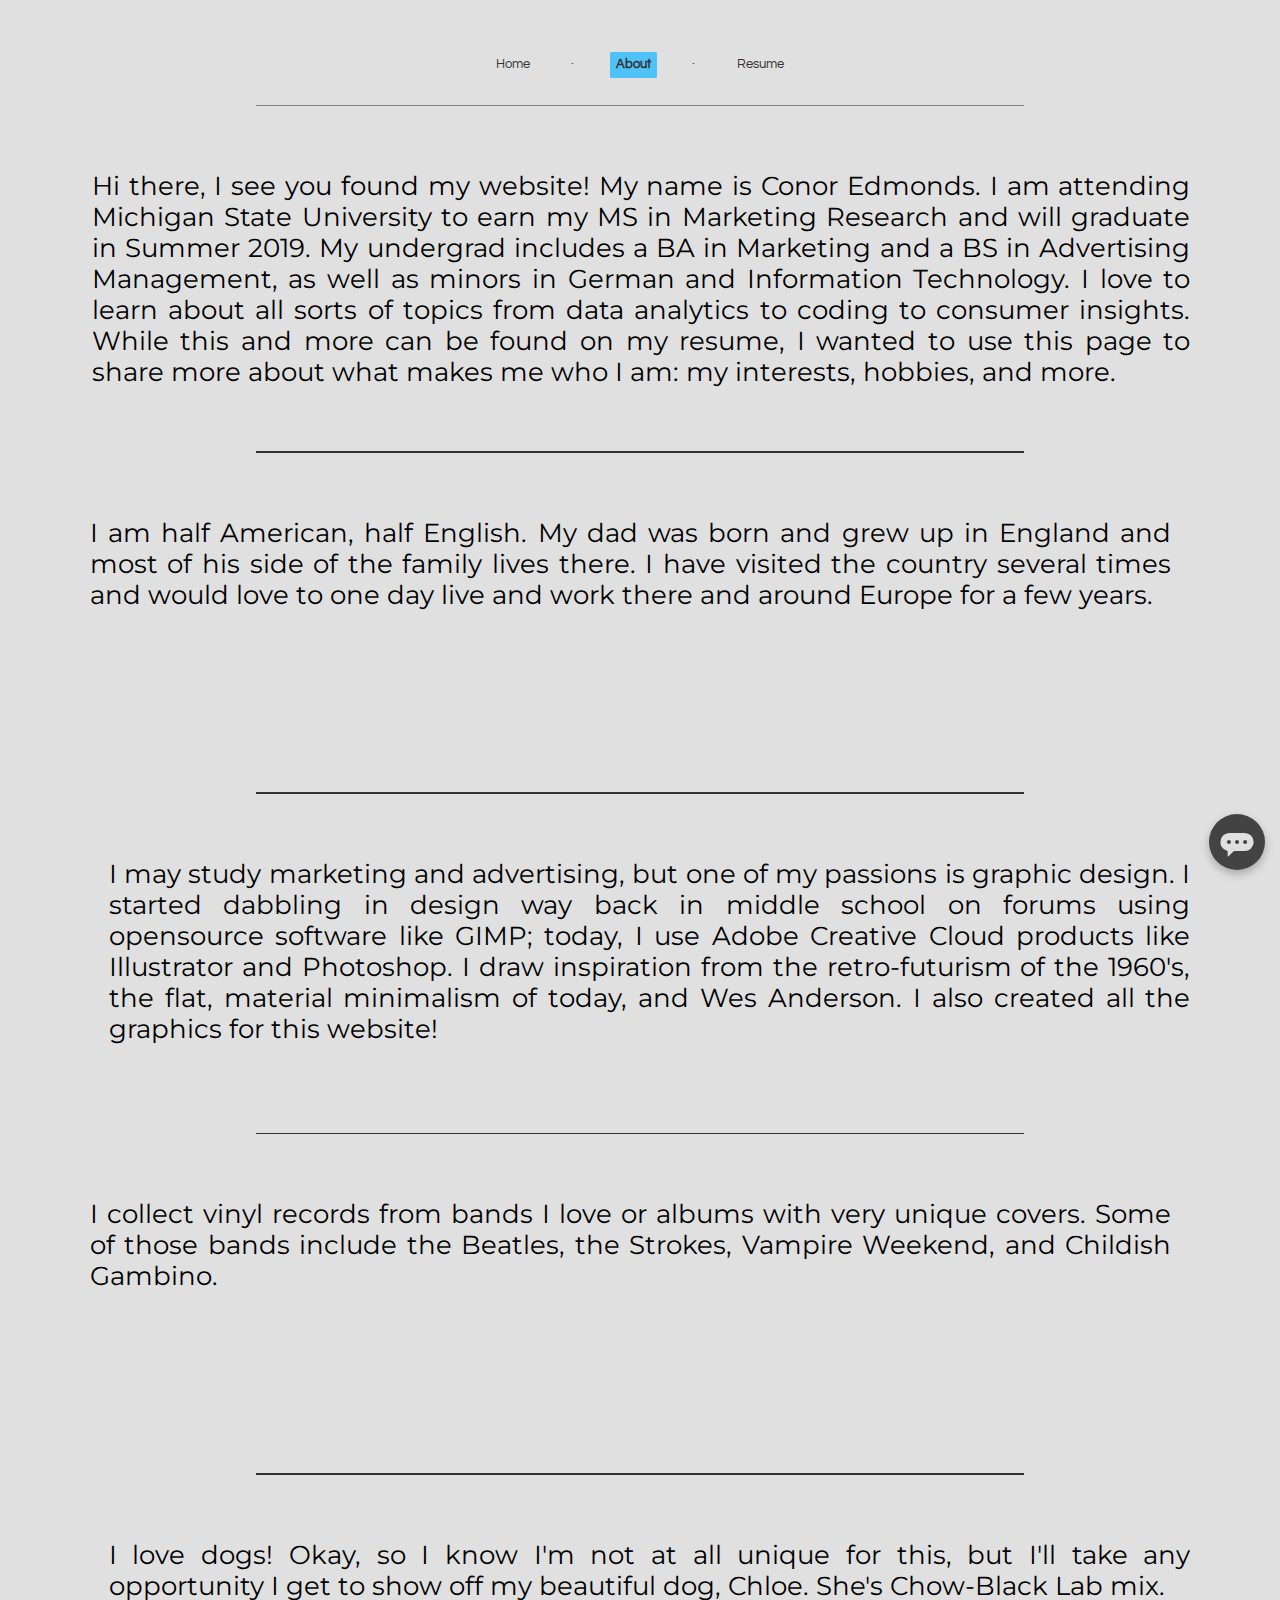
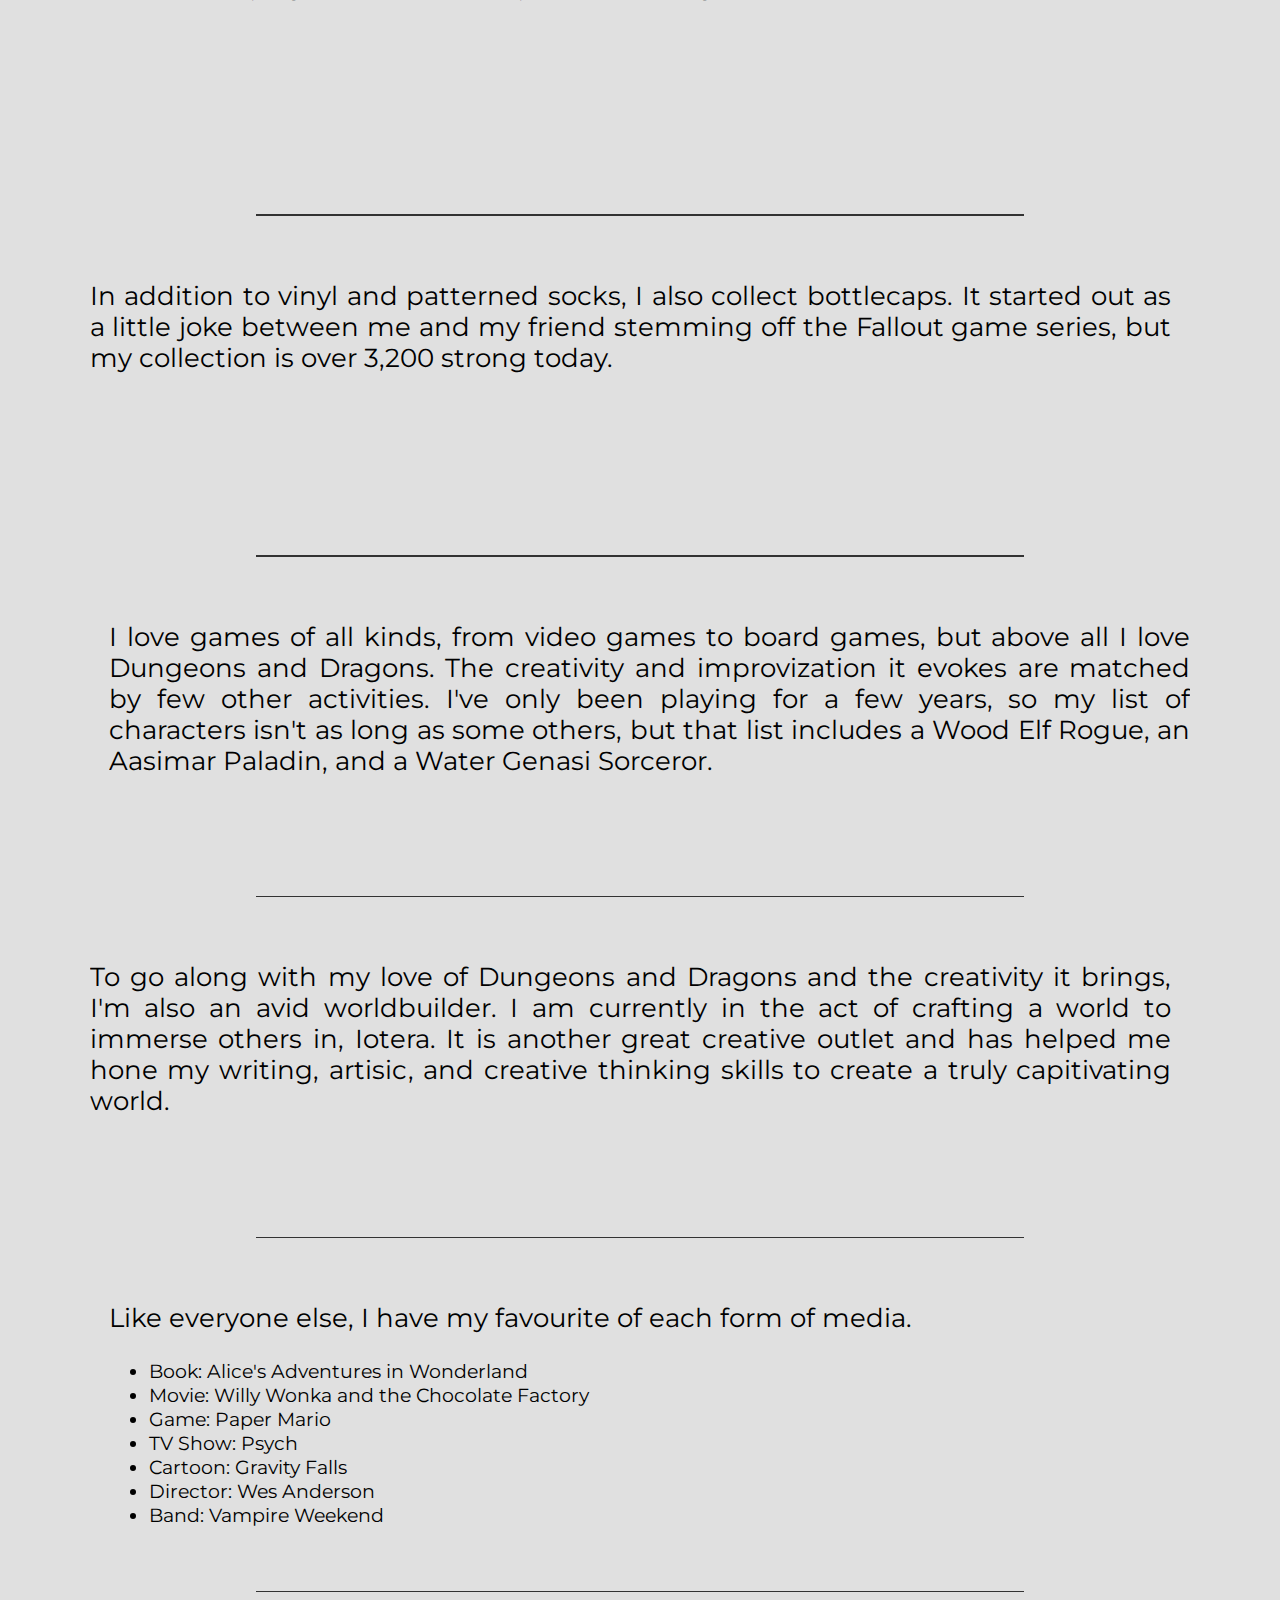
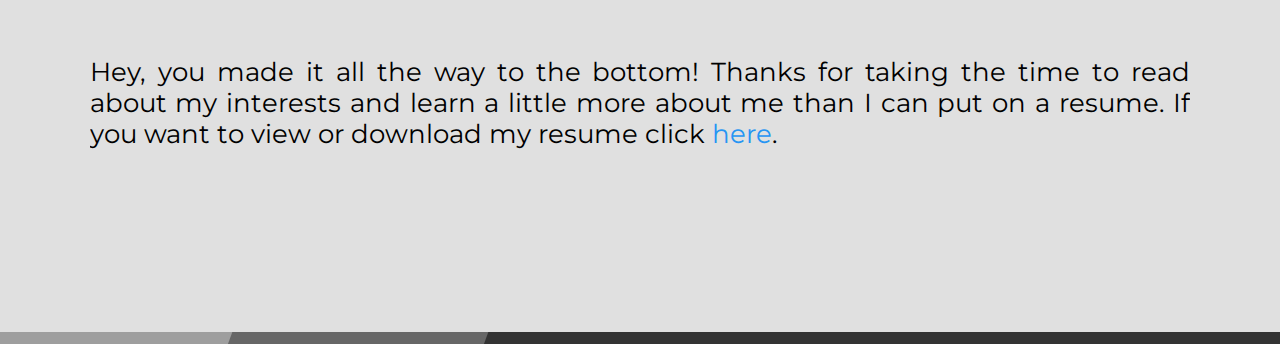
==== about.html @ 7a190988 "new tab attributes, minimize css" ====
<!DOCTYPE html>
<html lang="en">
	<head>
		<meta charset="utf-8">
		<meta http-equiv="X-UA-Compatible" content="IE=edge">
		<meta name="viewport" content="width=device-width, initial-scale=1">
		<title>Conor Edmonds</title>
		<link rel="shortcut icon" type="png" href="http://bit.ly/2oJMwLr" />
		<link href="https://fonts.googleapis.com/css?family=Questrial|Yantramanav|Arvo|Montserrat|Noto+Serif|Roboto+Slab|Sanchez" rel="stylesheet">
		<link href="ConorBootstrap.css" rel="stylesheet">

	</head>
	<body class="scroll">
		
		<div class="header"><img src="http://bit.ly/2CekAsN" alt=""></div>
		<div class="header" align="center">
			<a href="index">Home </a>
			<a1>·</a1>
			<a class="active" href="about">About</a>
			<a1>·</a1>
			<a href="resume">Resume</a>
		</div>
		<div class="head-line"></div>
	
		<div class="containerF">
		  <div class="floaty">
			<ul class="floaty-list">

				<li class="floaty-list-item" style="background-color: #3D5997">
					<span class="fli-label">Facebook</span>
					<a href="https://www.facebook.com/conorwithonen" title="Facebook" target="_blank"><svg viewBox="0 0 512 512"><path d="M211.9 197.4h-36.7v59.9h36.7V433.1h70.5V256.5h49.2l5.2-59.1h-54.4c0 0 0-22.1 0-33.7 0-13.9 2.8-19.5 16.3-19.5 10.9 0 38.2 0 38.2 0V82.9c0 0-40.2 0-48.8 0 -52.5 0-76.1 23.1-76.1 67.3C211.9 188.8 211.9 197.4 211.9 197.4z"/></svg></a>
			  	</li>

				<li class="floaty-list-item" style="background-color: #4078c0">
					<span class="fli-label">GitHub</span>
					<a href="https://www.github.com/cojoedmo" title="GitHub" target="_blank"><svg viewBox="0 0 512 512"><path d="M256 70.7c-102.6 0-185.9 83.2-185.9 185.9 0 82.1 53.3 151.8 127.1 176.4 9.3 1.7 12.3-4 12.3-8.9V389.4c-51.7 11.3-62.5-21.9-62.5-21.9 -8.4-21.5-20.6-27.2-20.6-27.2 -16.9-11.5 1.3-11.3 1.3-11.3 18.7 1.3 28.5 19.2 28.5 19.2 16.6 28.4 43.5 20.2 54.1 15.4 1.7-12 6.5-20.2 11.8-24.9 -41.3-4.7-84.7-20.6-84.7-91.9 0-20.3 7.3-36.9 19.2-49.9 -1.9-4.7-8.3-23.6 1.8-49.2 0 0 15.6-5 51.1 19.1 14.8-4.1 30.7-6.2 46.5-6.3 15.8 0.1 31.7 2.1 46.6 6.3 35.5-24 51.1-19.1 51.1-19.1 10.1 25.6 3.8 44.5 1.8 49.2 11.9 13 19.1 29.6 19.1 49.9 0 71.4-43.5 87.1-84.9 91.7 6.7 5.8 12.8 17.1 12.8 34.4 0 24.9 0 44.9 0 51 0 4.9 3 10.7 12.4 8.9 73.8-24.6 127-94.3 127-176.4C441.9 153.9 358.6 70.7 256 70.7z"/></svg></a>
			  	</li>

				<li class="floaty-list-item" style="background-color: #0076B4">
					<span class="fli-label">LinkedIn</span>
					<a href="https://www.linkedin.com/in/conoredmonds" title="LinkedIn" target="_blank"><svg viewBox="0 0 512 512"><path d="M186.4 142.4c0 19-15.3 34.5-34.2 34.5 -18.9 0-34.2-15.4-34.2-34.5 0-19 15.3-34.5 34.2-34.5C171.1 107.9 186.4 123.4 186.4 142.4zM181.4 201.3h-57.8V388.1h57.8V201.3zM273.8 201.3h-55.4V388.1h55.4c0 0 0-69.3 0-98 0-26.3 12.1-41.9 35.2-41.9 21.3 0 31.5 15 31.5 41.9 0 26.9 0 98 0 98h57.5c0 0 0-68.2 0-118.3 0-50-28.3-74.2-68-74.2 -39.6 0-56.3 30.9-56.3 30.9v-25.2H273.8z"/></svg></a>
			  	</li>

				<li class="floaty-list-item" style="background-color: #FF5D5D">
					<span class="fli-label">Gmail</span>
					<a href="mailto:talk@conoredmonds.com" title="Email" target="_blank"><svg viewBox="0 0 512 512"><path d="M101.3 141.6v228.9h0.3 308.4 0.8V141.6H101.3zM375.7 167.8l-119.7 91.5 -119.6-91.5H375.7zM127.6 194.1l64.1 49.1 -64.1 64.1V194.1zM127.8 344.2l84.9-84.9 43.2 33.1 43-32.9 84.7 84.7L127.8 344.2 127.8 344.2zM384.4 307.8l-64.4-64.4 64.4-49.3V307.8z"/></svg></a>
			  	</li>
			
			
			</ul>
			<div class="floaty-btn">
		  		<span class="floaty-btn-label">Contact</span>
				<a title="Hello!"><svg viewBox="0 0 300 300"><path d="M190.89,101.34H109.45A48.7,48.7,0,0,0,60.89,149.9h0a48.73,48.73,0,0,0,33.93,46.29,7.65,7.65,0,0,1,5.29,7.31v20.84a2.91,2.91,0,0,0,5,2l25.62-25.62a7.7,7.7,0,0,1,5.44-2.25h54.72a48.71,48.71,0,0,0,48.56-48.57h0A48.7,48.7,0,0,0,190.89,101.34Zm-40.72,37.73a10.84,10.84,0,1,1-10.83,10.85v0a10.83,10.83,0,0,1,10.83-10.83ZM96,150.53a10.84,10.84,0,1,1,10.89,10.81A10.84,10.84,0,0,1,96,150.53Zm97.5,10.21a10.84,10.84,0,1,1,10.84-10.84h0a10.83,10.83,0,0,1-10.82,10.84Z" /></svg></a>
			</div>
		</div>

	</div>
	<div>
	<div class="wrap">
    
		<img class="wrapleft" src="http://bit.ly/2NfQJVl" alt="" id="left17">
    	<p>Hi there, I see you found my website! My name is Conor Edmonds. I am attending Michigan State University to earn my MS in Marketing Research and will graduate in Summer 2019. My undergrad includes a BA in Marketing and a BS in Advertising Management, as well as minors in German and Information Technology. I love to learn about all sorts of topics from data analytics to coding to consumer insights. While this and more can be found on my resume, I wanted to use this page to share more about what makes me who I am: my interests, hobbies, and more. </p>
		
	</div>
		<div class="divider"></div>
	<div class="wrap">
    
		<img class="wrapright" src="https://bit.ly/2Kh9y5X" alt="">
    	<p>I am half American, half English. My dad was born and grew up in England and most of his side of the family lives there. I have visited the country several times and would love to one day live and work there and around Europe for a few years.</p>
		
	</div>
		<div class="divider"></div>
	<div class="wrap">
    
		<img class="wrapleft" src="https://bit.ly/2r81o7h" alt="">
    	<p>I may study marketing and advertising, but one of my passions is graphic design. I started dabbling in design way back in middle school on forums using opensource software like GIMP; today, I use Adobe Creative Cloud products like Illustrator and Photoshop. I draw inspiration from the retro-futurism of the 1960's, the flat, material minimalism of today, and Wes Anderson. I also created all the graphics for this website!</p>
		
	</div>
		<div class="divider"></div>
	<div class="wrap">
    
		<img class="wrapright" src="https://bit.ly/2KcLbGN" alt="">
    	<p>I collect vinyl records from bands I love or albums with very unique covers. Some of those bands include the Beatles, the Strokes, Vampire Weekend, and Childish Gambino.</p>
		
	</div>
		<div class="divider"></div>
	<div class="wrap">
    
		<img class="wrapleft" src="https://bit.ly/2r7y6FI" alt="">
    	<p>I love dogs! Okay, so I know I'm not at all unique for this, but I'll take any opportunity I get to show off my beautiful dog, Chloe. She's Chow-Black Lab mix.</p>
		
	</div>
		<div class="divider"></div>
	<div class="wrap">
    
		<img class="wrapright" src="https://bit.ly/2vVgvqt" alt="">
    	<p>In addition to vinyl and patterned socks, I also collect bottlecaps. It started out as a little joke between me and my friend stemming off the Fallout game series, but my collection is over 3,200 strong today.</p>
		
	</div>
		<div class="divider"></div>
	<div class="wrap">
    
		<img class="wrapleft" src="https://bit.ly/2HuZoAV" alt="">
    	<p>I love games of all kinds, from video games to board games, but above all I love Dungeons and Dragons. The creativity and improvization it evokes are matched by few other activities. I've only been playing for a few years, so my list of characters isn't as long as some others, but that list includes a Wood Elf Rogue, an Aasimar Paladin, and a Water Genasi Sorceror.</p>
		
	</div>
		<div class="divider"></div>
	<div class="wrap">
    
		<img class="wrapright" src="https://bit.ly/2vQKu2P" alt="">
    	<p>To go along with my love of Dungeons and Dragons and the creativity it brings, I'm also an avid worldbuilder. I am currently in the act of crafting a world to immerse others in, Iotera. It is another great creative outlet and has helped me hone my writing, artisic, and creative thinking skills to create a truly capitivating world.</p>
		
	</div>
		<div class="divider"></div>
	<div class="wrap">
    
		<img class="wrapleft" src="https://bit.ly/2r0Jfbw" alt="">
    	<p> Like everyone else, I have my favourite of each form of media.</p>
		<ul class="a">
			<li>Book: Alice's Adventures in Wonderland</li>
			<li>Movie: Willy Wonka and the Chocolate Factory</li>
			<li>Game: Paper Mario</li>
			<li>TV Show: Psych</li>
			<li>Cartoon: Gravity Falls</li>
			<li>Director: Wes Anderson</li>
			<li>Band: Vampire Weekend</li>
		</ul>
	</div>
	<div class="divider"></div>
	<div class="wrap">
   
    	<p>Hey, you made it all the way to the bottom! Thanks for taking the time to read about my interests and learn a little more about me than I can put on a resume. If you want to view or download my resume click <a href="resume">here</a>.</p>
		
	</div>
		</div>
	<div class="foot"></div>
	<div class="foot-para"></div>
	<div class="foot-para-small"></div>
		
	</body>
</html>
---- ConorBootstrap.css ----
/*!
 * Bootstrap v4.0.0 (https://getbootstrap.com)
 * Copyright 2011-2018 The Bootstrap Authors
 * Copyright 2011-2018 Twitter, Inc.
 * Licensed under MIT (https://github.com/twbs/bootstrap/blob/master/LICENSE)
 */body{margin:0;background-color:#e0e0e0;overflow:hidden}.header img{width:10vw;display:block;margin-left:auto;margin-right:auto}.scroll{position:relative;overflow-y:scroll}.header{margin:0;padding:1.5vw;font-size:1vw}.header a{font-family:'Questrial',sans-serif;padding:.5vw;margin:0vw 1vw;cursor:pointer;color:#333;text-decoration:none;background-color:transparent}.header a:hover{color:#333;background-color:#4fc3f7;font-weight:bold;border-radius:4%}.header a1{font-family:'Questrial',sans-serif;padding:.5vw;margin:0vw 1vw;cursor:default;color:#333;text-decoration:none;background-color:transparent}.header a.active{background-color:#4fc3f7;color:#333;border-radius:4%;font-weight:bold}.header a.active:hover{color:#fff}.head-line{margin:1vw 20vw;height:.125vw;background-color:#212121;opacity:.5}.containerF{position:absolute;background-color:transparent;bottom:2vw;right:0vw;height:56px;width:100%;max-width:56px;font-family:'Yantramanav',sans-serif}.absolute-center{position:absolute;top:0;left:0;bottom:0;right:0;margin:auto}.floaty{position:fixed;bottom:30px;right:15px;z-index:100}.floaty-list{margin:0;padding:0 0 0 6px;list-style:none;opacity:0;transition:opacity .3s ease-out}.floaty:hover .floaty-list{opacity:1}.floaty-list-item{position:relative;width:40px;height:40px;margin:15px 0;cursor:pointer;background-color:#434343;border-radius:50%;box-shadow:0 4px 8px rgba(0,0,0,.25)}.floaty-list-item a{vertical-align:top;font-size:31px;height:inherit;-webkit-transition:-webkit-transform .5s ease-in-out;-ms-transition:-ms-transform .5s ease-in-out;transition:transform .5s ease-in-out}.floaty-list-item svg{fill:#e0e0e0}.fli-label{position:absolute;top:8px;right:120%;padding:4px 8px;font-size:14px;color:#fff;background-color:#424242;border-radius:2px;opacity:0;white-space:nowrap;pointer-events:none;transition:opacity .2s ease-out}.floaty-list-item:hover .fli-label{opacity:1}.floaty-btn{position:relative;width:56px;height:56px;float:right;cursor:pointer;background-color:#434343;border-radius:50%;box-shadow:0 4px 8px rgba(0,0,0,.25)}.floaty-btn svg{fill:#e0e0e0;-webkit-transition:-webkit-transform .5s ease-in-out;transition:transform .5s ease-in-out}.floaty-btn svg:hover,.floaty-btn:hover{-webkit-transform:rotate(360deg);transform:rotate(360deg)}.floaty-btn:hover .floaty-btn-label{opacity:1;transition:opacity .2s ease-out}.floaty-btn-label{position:absolute;top:14px;right:115%;padding:4px 8px;font-size:14px;color:#fff;background-color:#333;border-radius:2px;opacity:0;pointer-events:none;white-space:nowrap}.foot{width:100%;height:1vw;background-color:#333;position:absolute}.foot-para,.foot-para-small{position:absolute;-webkit-transform:skew(-20deg);-moz-transform:skew(-20deg);-o-transform:skew(-20deg);transform:skew(-20deg);height:1vw;left:-2vw}.foot-para{background:#676767;width:40%}.foot-para-small{background:#9e9e9e;width:20%}.left{float:left;margin-left:1vw;color:white;cursor:default}.bottom{bottom:0}.wrap{margin:0vw 7vw;font-family:"Montserrat";font-size:2vw;min-height:16.5vw}.wrap:first-of-type{margin-top:5vw}.wrap:last-of-type{margin-bottom:5vw}.wrap img{height:16.5vw;width:auto}.wrapleft{float:left;margin-right:1.5vw}.wrapright{float:right;margin-left:1.5vw}.wrap p,ul{text-align:justify;overflow:hidden}.wrap ul.a{font-size:1.5vw;list-style-type:disc}.wrap p a,a{color:#2695f3;text-decoration:none}#left17{margin-left:-17px}.divider{margin:5vw 20vw;height:.125vw;background-color:#333}.flip-container{perspective:1000px}.wrap:hover .flipper,.wrap.hover .flipper{transform:rotateY(180deg)}.flip-container,.front,.back{width:16.5vw;height:16.5vw}.flipper{transition:1s;transform-style:preserve-3d;position:relative}.front,.back{backface-visibility:hidden;position:absolute;top:0;left:0}.front{z-index:2;transform:rotateY(0deg)}.back{transform:rotateY(180deg)}.old{opacity:1}.new{opacity:0}.old,.new{transition:opacity .9s linear;position:absolute;left:26.5vw;right:7vw}.wrap:hover .old{opacity:0}.wrap:hover .new{opacity:1}.skillbox{background:#c6c6c6;column-count:3;column-rule-style:solid;column-rule-width:1px;padding:1.5vw;font-size:1.5vw;text-align:center}.skillbox img{height:7vw}.skillbox h5{margin-top:1vw}.skillbox div{break-inside:avoid-column}.skillbox li:not(:last-child){padding-bottom:1vw;text-align:left}.skillbox div:nth-child(2){margin-top:-1.5vw}.dwnld-btn{padding:.5vw;background:#43a047;font-family:"Montserrat",sans-serif;color:white;bottom:30px;left:15px;position:fixed;z-index:10}.dwnld-btn:hover{cursor:pointer;font-weight:bold}.port{margin:3.3vw 10vw 0 10vw}.portrow{margin-bottom:3vw;display:flex;justify-content:space-between}.portrow img{display:block;top:0;left:0;bottom:0;right:0;margin:auto;height:100%;width:20vw;border-radius:25px}.body-box{width:80vw;margin-top:2.5vw;margin-right:auto;margin-left:auto;overflow:hidden;height:100%;border-radius:25px}.body-box-text{width:50vw;height:100%;position:absolute;font-family:'Heebo',sans-serif;letter-spacing:2px;font-size:1.25vw;background-color:#22232a;padding:1.5vw 3vw;border-radius:25px;text-align:center}.body-box-text h1,h6{color:#fff;padding:2.5vw 2.5vw 0}.body-box-text h6{font-family:"Montserrat",sans-serif}.body-box-text a1{color:#fff;border-bottom:2px solid #5ce6c7;padding-bottom:1px}.body-box-text a1:hover{border-bottom:0;color:#5ce6c7;cursor:pointer}.body-box img{float:right;height:100%;width:30vw;margin-top:-5%;margin-right:-2vh}.clicktochat{color:#fff;font-weight:Light;padding:1vw 3.75vw;background-color:#5ce6c7;border-radius:50px;transition:background-color .2s ease}.clicktochat:hover{background-color:#1cb794}.socials{height:24px;margin-left:auto;margin-right:auto;margin-top:3vw}.socials svg{fill:#fff;height:100%}.socials svg:hover{fill:#5ce6c7}.socials a{margin-left:auto;margin-right:auto;padding-left:1vw;padding-right:1vw}
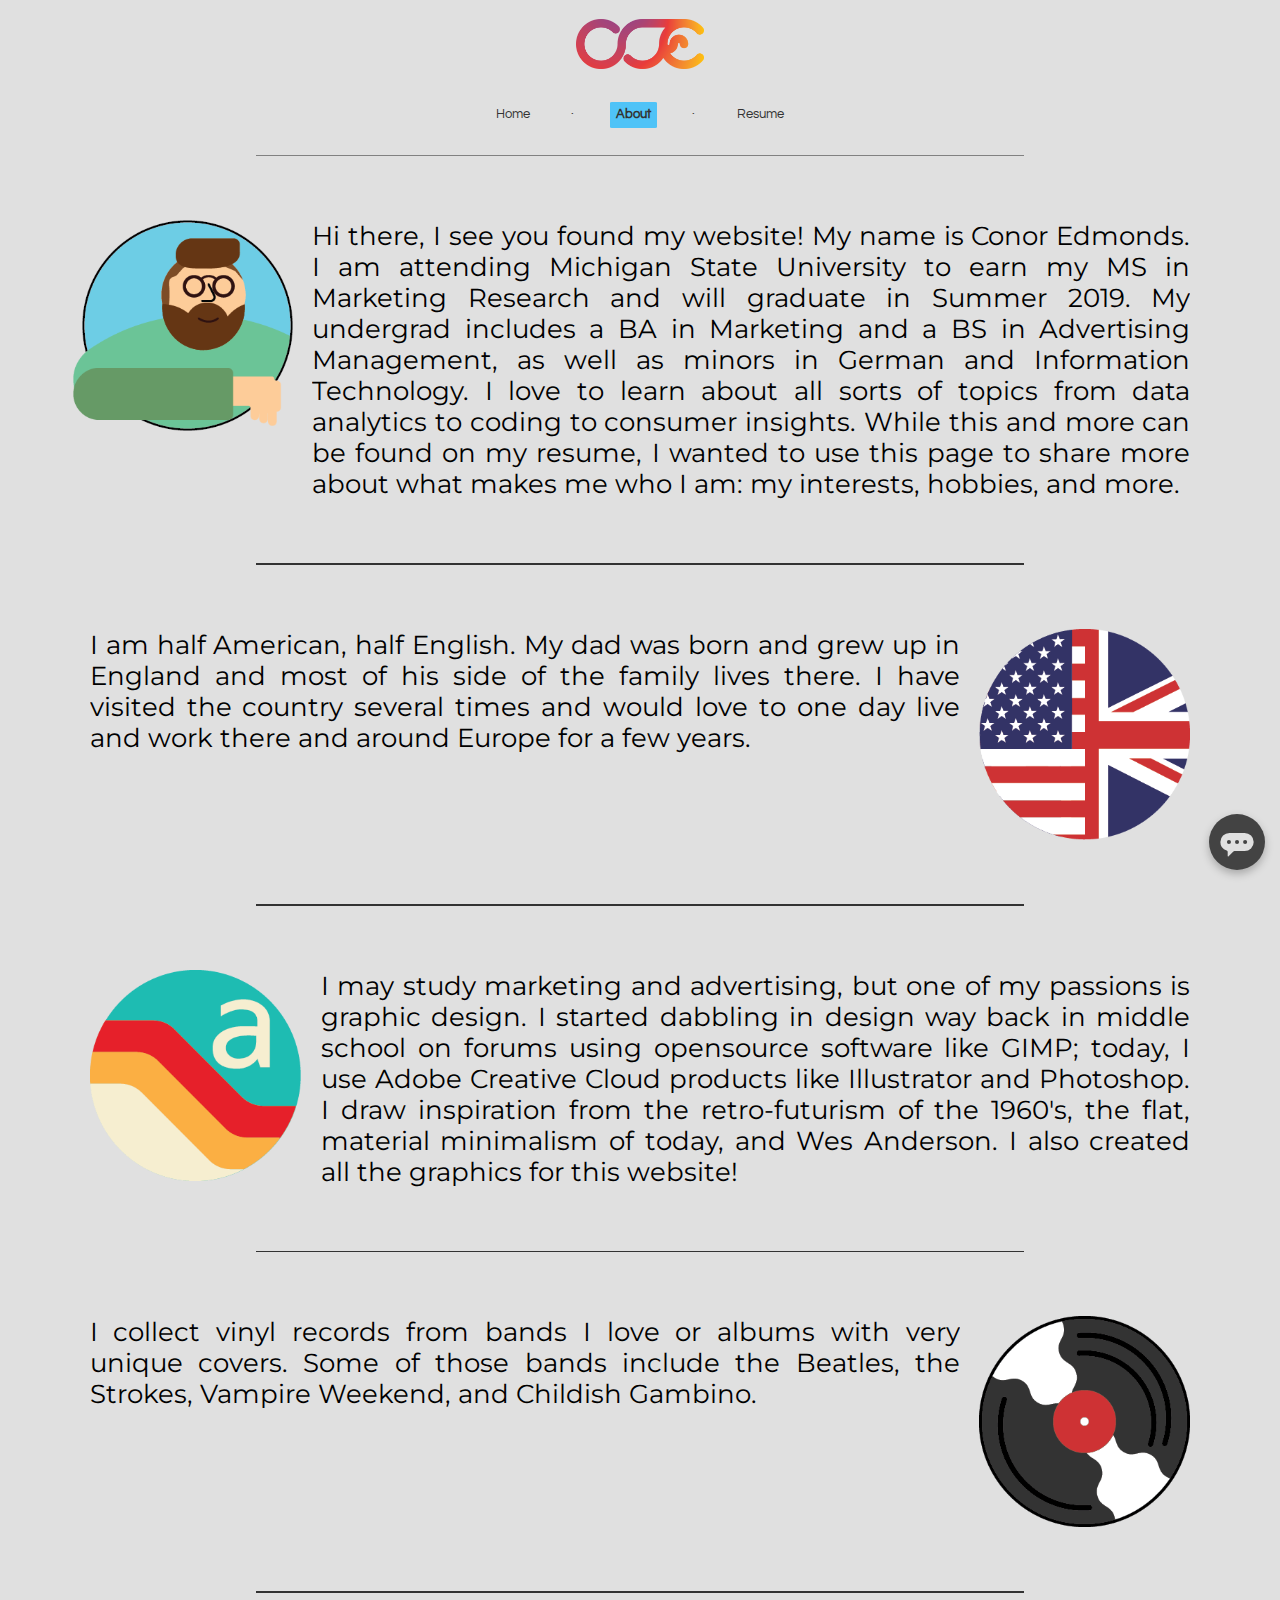
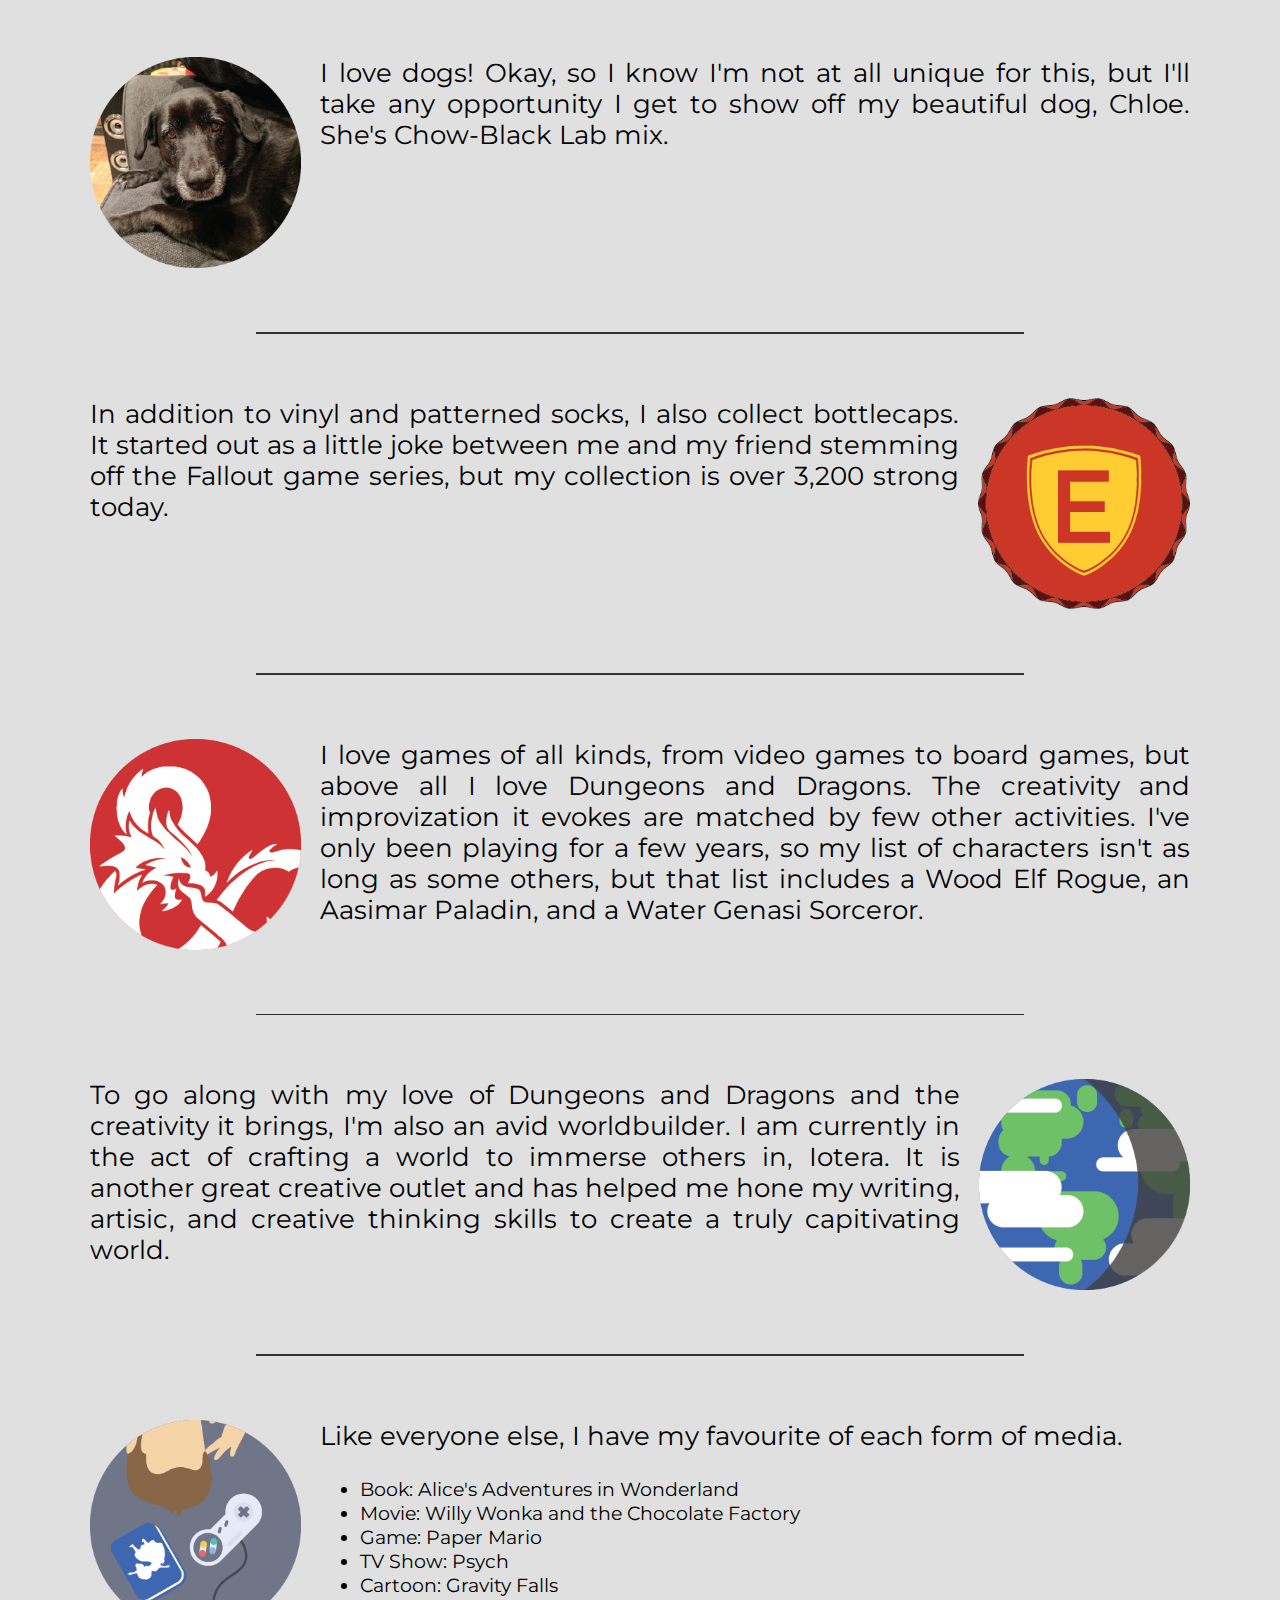
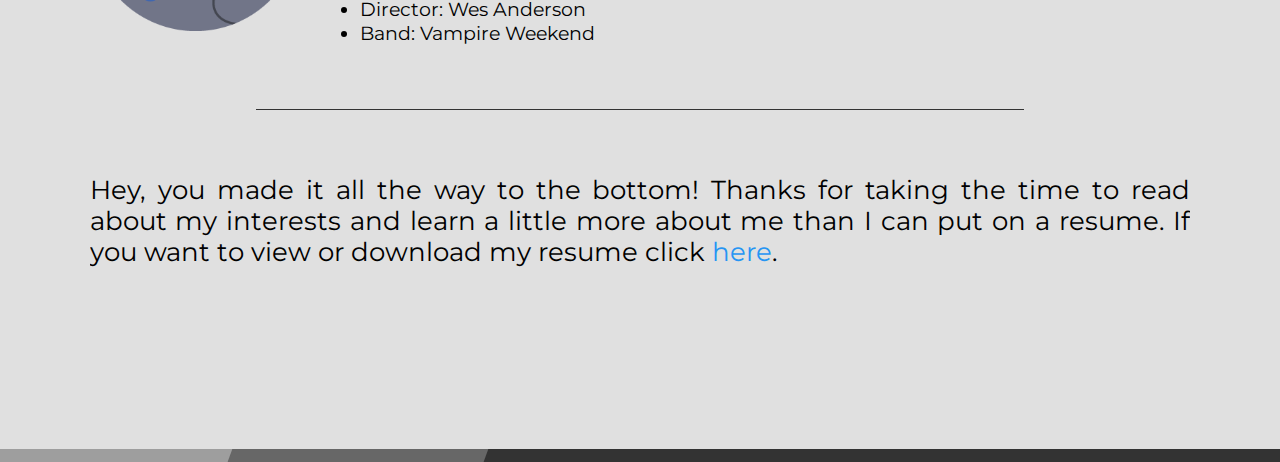
==== commit d524caf3: "root images" ====
--- a/about.html
+++ b/about.html
@@ -1,18 +1,28 @@
 <!DOCTYPE html>
 <html lang="en">
 	<head>
+		<!-- Global site tag (gtag.js) - Google Analytics -->
+		<script async src="https://www.googletagmanager.com/gtag/js?id=UA-64633901-2"></script>
+		<script>
+		window.dataLayer = window.dataLayer || [];
+		function gtag(){dataLayer.push(arguments);}
+		gtag('js', new Date());
+
+		gtag('config', 'UA-64633901-2');
+		</script>
+
 		<meta charset="utf-8">
 		<meta http-equiv="X-UA-Compatible" content="IE=edge">
 		<meta name="viewport" content="width=device-width, initial-scale=1">
 		<title>Conor Edmonds</title>
-		<link rel="shortcut icon" type="png" href="http://bit.ly/2oJMwLr" />
+		<link rel="shortcut icon" type="png" href="./images/CJE.png" />
 		<link href="https://fonts.googleapis.com/css?family=Questrial|Yantramanav|Arvo|Montserrat|Noto+Serif|Roboto+Slab|Sanchez" rel="stylesheet">
 		<link href="ConorBootstrap.css" rel="stylesheet">
 
 	</head>
 	<body class="scroll">
 		
-		<div class="header"><img src="http://bit.ly/2CekAsN" alt=""></div>
+		<div class="header"><img src="./images/Monogram3.png" alt=""></div>
 		<div class="header" align="center">
 			<a href="index">Home </a>
 			<a1>·</a1>
@@ -27,22 +37,18 @@
 			<ul class="floaty-list">
 
 				<li class="floaty-list-item" style="background-color: #3D5997">
-					<span class="fli-label">Facebook</span>
 					<a href="https://www.facebook.com/conorwithonen" title="Facebook" target="_blank"><svg viewBox="0 0 512 512"><path d="M211.9 197.4h-36.7v59.9h36.7V433.1h70.5V256.5h49.2l5.2-59.1h-54.4c0 0 0-22.1 0-33.7 0-13.9 2.8-19.5 16.3-19.5 10.9 0 38.2 0 38.2 0V82.9c0 0-40.2 0-48.8 0 -52.5 0-76.1 23.1-76.1 67.3C211.9 188.8 211.9 197.4 211.9 197.4z"/></svg></a>
 			  	</li>
 
 				<li class="floaty-list-item" style="background-color: #4078c0">
-					<span class="fli-label">GitHub</span>
 					<a href="https://www.github.com/cojoedmo" title="GitHub" target="_blank"><svg viewBox="0 0 512 512"><path d="M256 70.7c-102.6 0-185.9 83.2-185.9 185.9 0 82.1 53.3 151.8 127.1 176.4 9.3 1.7 12.3-4 12.3-8.9V389.4c-51.7 11.3-62.5-21.9-62.5-21.9 -8.4-21.5-20.6-27.2-20.6-27.2 -16.9-11.5 1.3-11.3 1.3-11.3 18.7 1.3 28.5 19.2 28.5 19.2 16.6 28.4 43.5 20.2 54.1 15.4 1.7-12 6.5-20.2 11.8-24.9 -41.3-4.7-84.7-20.6-84.7-91.9 0-20.3 7.3-36.9 19.2-49.9 -1.9-4.7-8.3-23.6 1.8-49.2 0 0 15.6-5 51.1 19.1 14.8-4.1 30.7-6.2 46.5-6.3 15.8 0.1 31.7 2.1 46.6 6.3 35.5-24 51.1-19.1 51.1-19.1 10.1 25.6 3.8 44.5 1.8 49.2 11.9 13 19.1 29.6 19.1 49.9 0 71.4-43.5 87.1-84.9 91.7 6.7 5.8 12.8 17.1 12.8 34.4 0 24.9 0 44.9 0 51 0 4.9 3 10.7 12.4 8.9 73.8-24.6 127-94.3 127-176.4C441.9 153.9 358.6 70.7 256 70.7z"/></svg></a>
 			  	</li>
 
 				<li class="floaty-list-item" style="background-color: #0076B4">
-					<span class="fli-label">LinkedIn</span>
 					<a href="https://www.linkedin.com/in/conoredmonds" title="LinkedIn" target="_blank"><svg viewBox="0 0 512 512"><path d="M186.4 142.4c0 19-15.3 34.5-34.2 34.5 -18.9 0-34.2-15.4-34.2-34.5 0-19 15.3-34.5 34.2-34.5C171.1 107.9 186.4 123.4 186.4 142.4zM181.4 201.3h-57.8V388.1h57.8V201.3zM273.8 201.3h-55.4V388.1h55.4c0 0 0-69.3 0-98 0-26.3 12.1-41.9 35.2-41.9 21.3 0 31.5 15 31.5 41.9 0 26.9 0 98 0 98h57.5c0 0 0-68.2 0-118.3 0-50-28.3-74.2-68-74.2 -39.6 0-56.3 30.9-56.3 30.9v-25.2H273.8z"/></svg></a>
 			  	</li>
 
 				<li class="floaty-list-item" style="background-color: #FF5D5D">
-					<span class="fli-label">Gmail</span>
 					<a href="mailto:talk@conoredmonds.com" title="Email" target="_blank"><svg viewBox="0 0 512 512"><path d="M101.3 141.6v228.9h0.3 308.4 0.8V141.6H101.3zM375.7 167.8l-119.7 91.5 -119.6-91.5H375.7zM127.6 194.1l64.1 49.1 -64.1 64.1V194.1zM127.8 344.2l84.9-84.9 43.2 33.1 43-32.9 84.7 84.7L127.8 344.2 127.8 344.2zM384.4 307.8l-64.4-64.4 64.4-49.3V307.8z"/></svg></a>
 			  	</li>
 			
@@ -58,63 +64,63 @@
 	<div>
 	<div class="wrap">
     
-		<img class="wrapleft" src="http://bit.ly/2NfQJVl" alt="" id="left17">
+		<img class="wrapleft" src="./images/MeMinimal.png" alt="" id="left17">
     	<p>Hi there, I see you found my website! My name is Conor Edmonds. I am attending Michigan State University to earn my MS in Marketing Research and will graduate in Summer 2019. My undergrad includes a BA in Marketing and a BS in Advertising Management, as well as minors in German and Information Technology. I love to learn about all sorts of topics from data analytics to coding to consumer insights. While this and more can be found on my resume, I wanted to use this page to share more about what makes me who I am: my interests, hobbies, and more. </p>
 		
 	</div>
 		<div class="divider"></div>
 	<div class="wrap">
     
-		<img class="wrapright" src="https://bit.ly/2Kh9y5X" alt="">
+		<img class="wrapright" src="./images/HalfEnglish.png" alt="">
     	<p>I am half American, half English. My dad was born and grew up in England and most of his side of the family lives there. I have visited the country several times and would love to one day live and work there and around Europe for a few years.</p>
 		
 	</div>
 		<div class="divider"></div>
 	<div class="wrap">
     
-		<img class="wrapleft" src="https://bit.ly/2r81o7h" alt="">
+		<img class="wrapleft" src="./images/GrDes.png" alt="">
     	<p>I may study marketing and advertising, but one of my passions is graphic design. I started dabbling in design way back in middle school on forums using opensource software like GIMP; today, I use Adobe Creative Cloud products like Illustrator and Photoshop. I draw inspiration from the retro-futurism of the 1960's, the flat, material minimalism of today, and Wes Anderson. I also created all the graphics for this website!</p>
 		
 	</div>
 		<div class="divider"></div>
 	<div class="wrap">
     
-		<img class="wrapright" src="https://bit.ly/2KcLbGN" alt="">
+		<img class="wrapright" src="./images/vinyl.png" alt="">
     	<p>I collect vinyl records from bands I love or albums with very unique covers. Some of those bands include the Beatles, the Strokes, Vampire Weekend, and Childish Gambino.</p>
 		
 	</div>
 		<div class="divider"></div>
 	<div class="wrap">
     
-		<img class="wrapleft" src="https://bit.ly/2r7y6FI" alt="">
+		<img class="wrapleft" src="./images/Dogs.png" alt="">
     	<p>I love dogs! Okay, so I know I'm not at all unique for this, but I'll take any opportunity I get to show off my beautiful dog, Chloe. She's Chow-Black Lab mix.</p>
 		
 	</div>
 		<div class="divider"></div>
 	<div class="wrap">
     
-		<img class="wrapright" src="https://bit.ly/2vVgvqt" alt="">
+		<img class="wrapright" src="./images/Bottlecaps.png" alt="">
     	<p>In addition to vinyl and patterned socks, I also collect bottlecaps. It started out as a little joke between me and my friend stemming off the Fallout game series, but my collection is over 3,200 strong today.</p>
 		
 	</div>
 		<div class="divider"></div>
 	<div class="wrap">
     
-		<img class="wrapleft" src="https://bit.ly/2HuZoAV" alt="">
+		<img class="wrapleft" src="./images/DND.png" alt="">
     	<p>I love games of all kinds, from video games to board games, but above all I love Dungeons and Dragons. The creativity and improvization it evokes are matched by few other activities. I've only been playing for a few years, so my list of characters isn't as long as some others, but that list includes a Wood Elf Rogue, an Aasimar Paladin, and a Water Genasi Sorceror.</p>
 		
 	</div>
 		<div class="divider"></div>
 	<div class="wrap">
     
-		<img class="wrapright" src="https://bit.ly/2vQKu2P" alt="">
+		<img class="wrapright" src="./images/Worldbuilding.png" alt="">
     	<p>To go along with my love of Dungeons and Dragons and the creativity it brings, I'm also an avid worldbuilder. I am currently in the act of crafting a world to immerse others in, Iotera. It is another great creative outlet and has helped me hone my writing, artisic, and creative thinking skills to create a truly capitivating world.</p>
 		
 	</div>
 		<div class="divider"></div>
 	<div class="wrap">
     
-		<img class="wrapleft" src="https://bit.ly/2r0Jfbw" alt="">
+		<img class="wrapleft" src="./images/Media.png" alt="">
     	<p> Like everyone else, I have my favourite of each form of media.</p>
 		<ul class="a">
 			<li>Book: Alice's Adventures in Wonderland</li>
--- a/ConorBootstrap.css
+++ b/ConorBootstrap.css
@@ -3,4 +3,4 @@
  * Copyright 2011-2018 The Bootstrap Authors
  * Copyright 2011-2018 Twitter, Inc.
  * Licensed under MIT (https://github.com/twbs/bootstrap/blob/master/LICENSE)
- */body{margin:0;background-color:#e0e0e0;overflow:hidden}.header img{width:10vw;display:block;margin-left:auto;margin-right:auto}.scroll{position:relative;overflow-y:scroll}.header{margin:0;padding:1.5vw;font-size:1vw}.header a{font-family:'Questrial',sans-serif;padding:.5vw;margin:0vw 1vw;cursor:pointer;color:#333;text-decoration:none;background-color:transparent}.header a:hover{color:#333;background-color:#4fc3f7;font-weight:bold;border-radius:4%}.header a1{font-family:'Questrial',sans-serif;padding:.5vw;margin:0vw 1vw;cursor:default;color:#333;text-decoration:none;background-color:transparent}.header a.active{background-color:#4fc3f7;color:#333;border-radius:4%;font-weight:bold}.header a.active:hover{color:#fff}.head-line{margin:1vw 20vw;height:.125vw;background-color:#212121;opacity:.5}.containerF{position:absolute;background-color:transparent;bottom:2vw;right:0vw;height:56px;width:100%;max-width:56px;font-family:'Yantramanav',sans-serif}.absolute-center{position:absolute;top:0;left:0;bottom:0;right:0;margin:auto}.floaty{position:fixed;bottom:30px;right:15px;z-index:100}.floaty-list{margin:0;padding:0 0 0 6px;list-style:none;opacity:0;transition:opacity .3s ease-out}.floaty:hover .floaty-list{opacity:1}.floaty-list-item{position:relative;width:40px;height:40px;margin:15px 0;cursor:pointer;background-color:#434343;border-radius:50%;box-shadow:0 4px 8px rgba(0,0,0,.25)}.floaty-list-item a{vertical-align:top;font-size:31px;height:inherit;-webkit-transition:-webkit-transform .5s ease-in-out;-ms-transition:-ms-transform .5s ease-in-out;transition:transform .5s ease-in-out}.floaty-list-item svg{fill:#e0e0e0}.fli-label{position:absolute;top:8px;right:120%;padding:4px 8px;font-size:14px;color:#fff;background-color:#424242;border-radius:2px;opacity:0;white-space:nowrap;pointer-events:none;transition:opacity .2s ease-out}.floaty-list-item:hover .fli-label{opacity:1}.floaty-btn{position:relative;width:56px;height:56px;float:right;cursor:pointer;background-color:#434343;border-radius:50%;box-shadow:0 4px 8px rgba(0,0,0,.25)}.floaty-btn svg{fill:#e0e0e0;-webkit-transition:-webkit-transform .5s ease-in-out;transition:transform .5s ease-in-out}.floaty-btn svg:hover,.floaty-btn:hover{-webkit-transform:rotate(360deg);transform:rotate(360deg)}.floaty-btn:hover .floaty-btn-label{opacity:1;transition:opacity .2s ease-out}.floaty-btn-label{position:absolute;top:14px;right:115%;padding:4px 8px;font-size:14px;color:#fff;background-color:#333;border-radius:2px;opacity:0;pointer-events:none;white-space:nowrap}.foot{width:100%;height:1vw;background-color:#333;position:absolute}.foot-para,.foot-para-small{position:absolute;-webkit-transform:skew(-20deg);-moz-transform:skew(-20deg);-o-transform:skew(-20deg);transform:skew(-20deg);height:1vw;left:-2vw}.foot-para{background:#676767;width:40%}.foot-para-small{background:#9e9e9e;width:20%}.left{float:left;margin-left:1vw;color:white;cursor:default}.bottom{bottom:0}.wrap{margin:0vw 7vw;font-family:"Montserrat";font-size:2vw;min-height:16.5vw}.wrap:first-of-type{margin-top:5vw}.wrap:last-of-type{margin-bottom:5vw}.wrap img{height:16.5vw;width:auto}.wrapleft{float:left;margin-right:1.5vw}.wrapright{float:right;margin-left:1.5vw}.wrap p,ul{text-align:justify;overflow:hidden}.wrap ul.a{font-size:1.5vw;list-style-type:disc}.wrap p a,a{color:#2695f3;text-decoration:none}#left17{margin-left:-17px}.divider{margin:5vw 20vw;height:.125vw;background-color:#333}.flip-container{perspective:1000px}.wrap:hover .flipper,.wrap.hover .flipper{transform:rotateY(180deg)}.flip-container,.front,.back{width:16.5vw;height:16.5vw}.flipper{transition:1s;transform-style:preserve-3d;position:relative}.front,.back{backface-visibility:hidden;position:absolute;top:0;left:0}.front{z-index:2;transform:rotateY(0deg)}.back{transform:rotateY(180deg)}.old{opacity:1}.new{opacity:0}.old,.new{transition:opacity .9s linear;position:absolute;left:26.5vw;right:7vw}.wrap:hover .old{opacity:0}.wrap:hover .new{opacity:1}.skillbox{background:#c6c6c6;column-count:3;column-rule-style:solid;column-rule-width:1px;padding:1.5vw;font-size:1.5vw;text-align:center}.skillbox img{height:7vw}.skillbox h5{margin-top:1vw}.skillbox div{break-inside:avoid-column}.skillbox li:not(:last-child){padding-bottom:1vw;text-align:left}.skillbox div:nth-child(2){margin-top:-1.5vw}.dwnld-btn{padding:.5vw;background:#43a047;font-family:"Montserrat",sans-serif;color:white;bottom:30px;left:15px;position:fixed;z-index:10}.dwnld-btn:hover{cursor:pointer;font-weight:bold}.port{margin:3.3vw 10vw 0 10vw}.portrow{margin-bottom:3vw;display:flex;justify-content:space-between}.portrow img{display:block;top:0;left:0;bottom:0;right:0;margin:auto;height:100%;width:20vw;border-radius:25px}.body-box{width:80vw;margin-top:2.5vw;margin-right:auto;margin-left:auto;overflow:hidden;height:100%;border-radius:25px}.body-box-text{width:50vw;height:100%;position:absolute;font-family:'Heebo',sans-serif;letter-spacing:2px;font-size:1.25vw;background-color:#22232a;padding:1.5vw 3vw;border-radius:25px;text-align:center}.body-box-text h1,h6{color:#fff;padding:2.5vw 2.5vw 0}.body-box-text h6{font-family:"Montserrat",sans-serif}.body-box-text a1{color:#fff;border-bottom:2px solid #5ce6c7;padding-bottom:1px}.body-box-text a1:hover{border-bottom:0;color:#5ce6c7;cursor:pointer}.body-box img{float:right;height:100%;width:30vw;margin-top:-5%;margin-right:-2vh}.clicktochat{color:#fff;font-weight:Light;padding:1vw 3.75vw;background-color:#5ce6c7;border-radius:50px;transition:background-color .2s ease}.clicktochat:hover{background-color:#1cb794}.socials{height:24px;margin-left:auto;margin-right:auto;margin-top:3vw}.socials svg{fill:#fff;height:100%}.socials svg:hover{fill:#5ce6c7}.socials a{margin-left:auto;margin-right:auto;padding-left:1vw;padding-right:1vw}+ */body{margin:0;background-color:#e0e0e0;overflow:hidden}.header img{width:10vw;display:block;margin-left:auto;margin-right:auto}.scroll{position:relative;overflow-y:scroll}.header{margin:0;padding:1.5vw;font-size:1vw}.header a{font-family:'Questrial',sans-serif;padding:.5vw;margin:0vw 1vw;cursor:pointer;color:#333;text-decoration:none;background-color:transparent}.header a:hover{color:#333;background-color:#4fc3f7;font-weight:bold;border-radius:4%}.header a1{font-family:'Questrial',sans-serif;padding:.5vw;margin:0vw 1vw;cursor:default;color:#333;text-decoration:none;background-color:transparent}.header a.active{background-color:#4fc3f7;color:#333;border-radius:4%;font-weight:bold}.header a.active:hover{color:#fff}.head-line{margin:1vw 20vw;height:.125vw;background-color:#212121;opacity:.5}.containerF{position:absolute;background-color:transparent;bottom:2vw;right:0vw;height:56px;width:100%;max-width:56px;font-family:'Yantramanav',sans-serif}.absolute-center{position:absolute;top:0;left:0;bottom:0;right:0;margin:auto}.floaty{position:fixed;bottom:30px;right:15px;z-index:100}.floaty-list{margin:0;padding:0 0 0 6px;list-style:none;opacity:0;transition:opacity .3s ease-out}.floaty:hover .floaty-list{opacity:1}.floaty-list-item{position:relative;width:40px;height:40px;margin:15px 0;cursor:pointer;background-color:#434343;border-radius:50%;box-shadow:0 4px 8px rgba(0,0,0,.25)}.floaty-list-item a{vertical-align:top;font-size:31px;height:inherit;-webkit-transition:-webkit-transform .5s ease-in-out;-ms-transition:-ms-transform .5s ease-in-out;transition:transform .5s ease-in-out}.floaty-list-item svg{fill:#e0e0e0}.fli-label{position:absolute;top:8px;right:120%;padding:4px 8px;font-size:14px;color:#fff;background-color:#424242;border-radius:2px;opacity:0;white-space:nowrap;pointer-events:none;transition:opacity .2s ease-out}.floaty-list-item:hover .fli-label{opacity:1}.floaty-btn{position:relative;width:56px;height:56px;float:right;cursor:pointer;background-color:#434343;border-radius:50%;box-shadow:0 4px 8px rgba(0,0,0,.25)}.floaty-btn svg{fill:#e0e0e0;-webkit-transition:-webkit-transform .5s ease-in-out;transition:transform .5s ease-in-out}.floaty-btn svg:hover,.floaty-btn:hover{-webkit-transform:rotate(360deg);transform:rotate(360deg)}.floaty-btn:hover .floaty-btn-label{opacity:1;transition:opacity .2s ease-out}.floaty-btn-label{position:absolute;top:14px;right:115%;padding:4px 8px;font-size:14px;color:#fff;background-color:#333;border-radius:2px;opacity:0;pointer-events:none;white-space:nowrap}.foot{width:100%;height:1vw;background-color:#333;position:absolute}.foot-para,.foot-para-small{position:absolute;-webkit-transform:skew(-20deg);-moz-transform:skew(-20deg);-o-transform:skew(-20deg);transform:skew(-20deg);height:1vw;left:-2vw}.foot-para{background:#676767;width:40%}.foot-para-small{background:#9e9e9e;width:20%}.left{float:left;margin-left:1vw;color:white;cursor:default}.bottom{bottom:0}.wrap{margin:0vw 7vw;font-family:"Montserrat";font-size:2vw;min-height:16.5vw}.wrap:first-of-type{margin-top:5vw}.wrap:last-of-type{margin-bottom:5vw}.wrap img{height:16.5vw;width:auto}.wrapleft{float:left;margin-right:1.5vw}.wrapright{float:right;margin-left:1.5vw}.wrap p,ul{text-align:justify;overflow:hidden}.wrap ul.a{font-size:1.5vw;list-style-type:disc}.wrap p a,a{color:#2695f3;text-decoration:none}#left17{margin-left:-17px}.divider{margin:5vw 20vw;height:.125vw;background-color:#333}.flip-container{perspective:1000px}.wrap:hover .flipper,.wrap.hover .flipper{transform:rotateY(180deg)}.flip-container,.front,.back{width:16.5vw;height:16.5vw}.flipper{transition:1s;transform-style:preserve-3d;position:relative}.front,.back{backface-visibility:hidden;position:absolute;top:0;left:0}.front{z-index:2;transform:rotateY(0deg)}.back{transform:rotateY(180deg)}.old{opacity:1}.new{opacity:0}.old,.new{transition:opacity .9s linear;position:absolute;left:26.5vw;right:7vw}.wrap:hover .old{opacity:0}.wrap:hover .new{opacity:1}.skillbox{background:#c6c6c6;column-count:3;column-rule-style:solid;column-rule-width:1px;padding:1.5vw;font-size:1.5vw;text-align:center}.skillbox img{height:7vw}.skillbox h5{margin-top:1vw}.skillbox div{break-inside:avoid-column}.skillbox li:not(:last-child){padding-bottom:1vw;text-align:left}.skillbox div:nth-child(2){margin-top:-1.5vw}.dwnld-btn{padding:.5vw;background:#43a047;font-family:"Montserrat",sans-serif;color:white;bottom:30px;left:15px;position:fixed;z-index:10}.dwnld-btn:hover{cursor:pointer;font-weight:bold}.port{margin:3.3vw 10vw 0 10vw}.portrow{margin-bottom:3vw;display:flex;justify-content:space-between}.portrow img{display:block;top:0;left:0;bottom:0;right:0;margin:auto;height:100%;width:20vw;border-radius:25px}.body-box{width:80vw;margin-top:2.5vw;margin-right:auto;margin-left:auto;overflow:hidden;height:100%;border-radius:25px}.body-box-text{width:50vw;height:100%;position:absolute;font-family:'Heebo',sans-serif;letter-spacing:2px;font-size:1.25vw;background-color:#22232a;padding:1.5vw 3vw;border-radius:25px;text-align:center}.body-box-text h1,h6{color:#fff;padding:2.5vw 2.5vw 0}.body-box-text h6{font-family:"Montserrat",sans-serif}.link{color:#fff;border-bottom:2px solid #5ce6c7;padding-bottom:1px}.link:hover{border-bottom:0;color:#5ce6c7;cursor:pointer}.body-box img{float:right;height:100%;width:30vw;margin-top:-5%;margin-right:-2vh}.clicktochat{color:#fff;font-weight:Light;padding:1vw 3.75vw;background-color:#5ce6c7;border-radius:50px;transition:background-color .2s ease;}.clicktochat:hover{background-color:#1cb794}.socials{height:24px;margin-left:auto;margin-right:auto;margin-top:3vw}.socials svg{fill:#fff;height:100%}.socials svg:hover{fill:#5ce6c7}.socials a{margin-left:auto;margin-right:auto;padding-left:1vw;padding-right:1vw}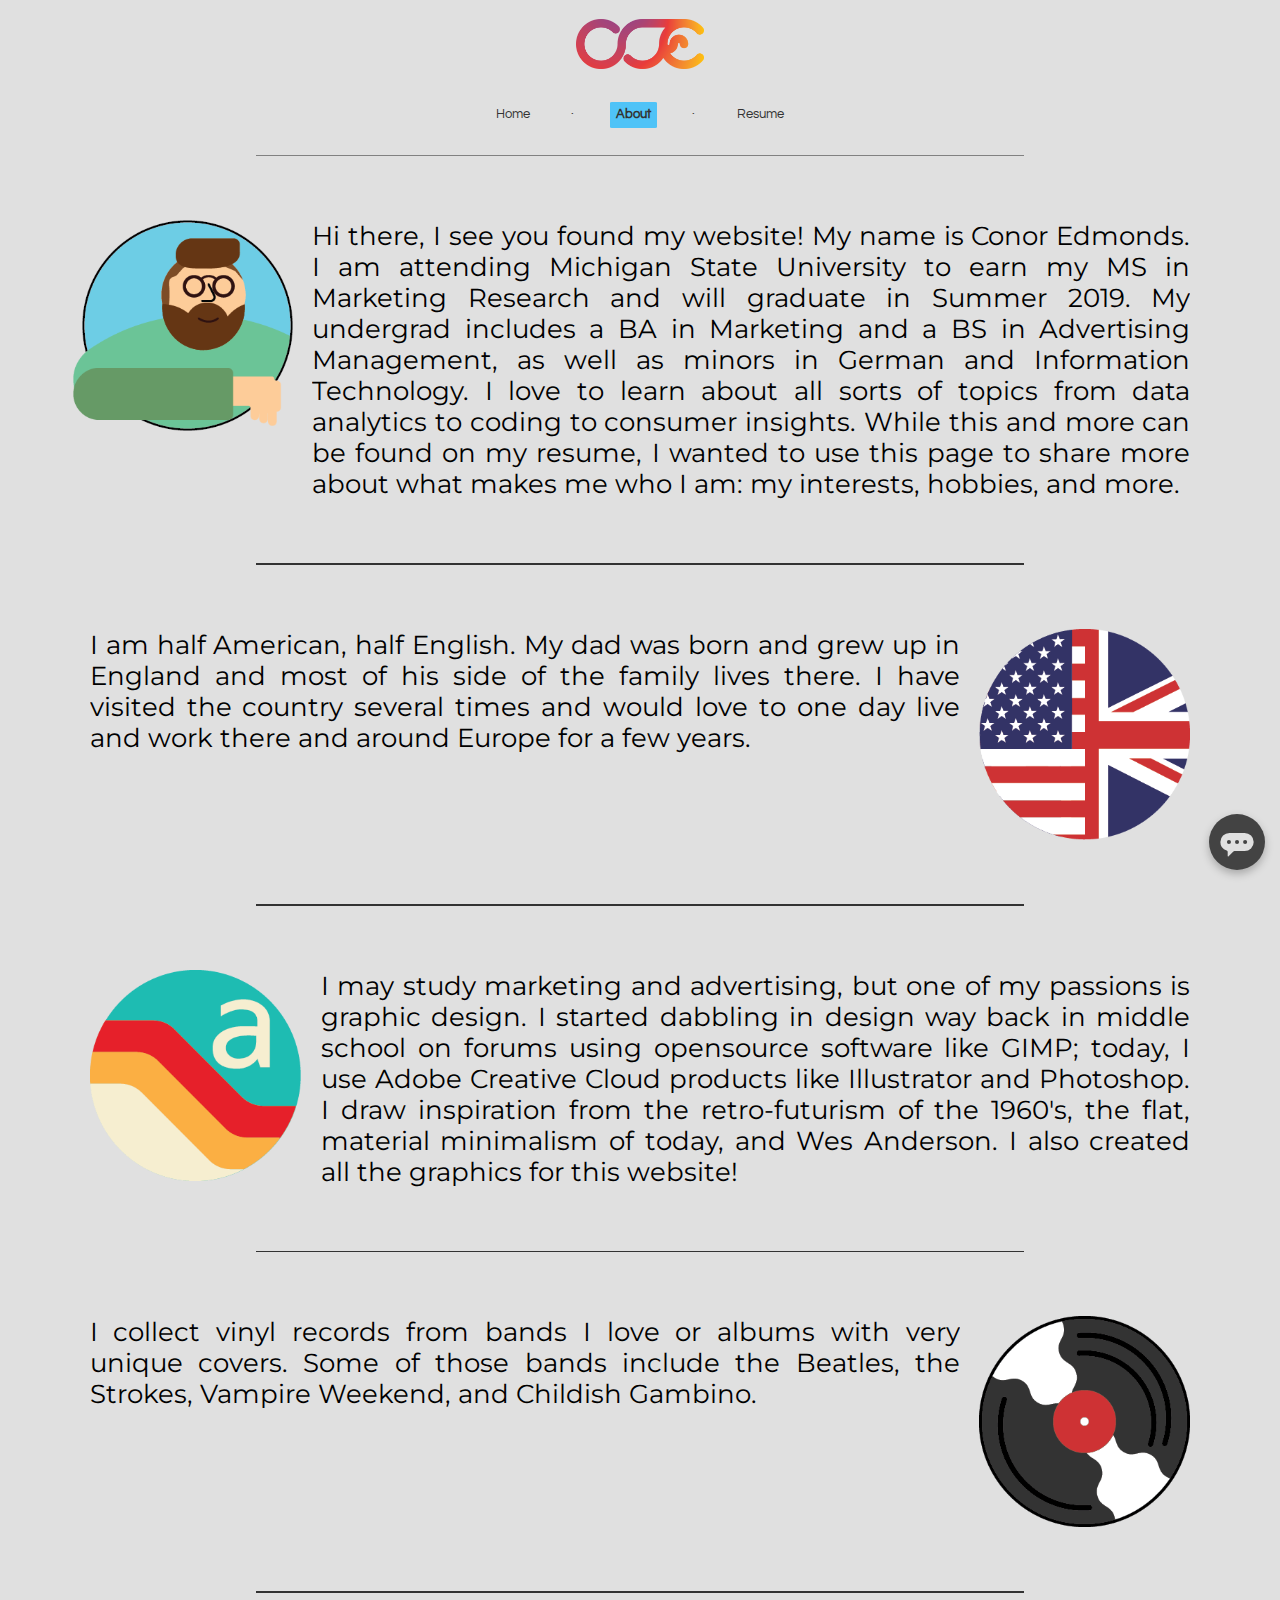
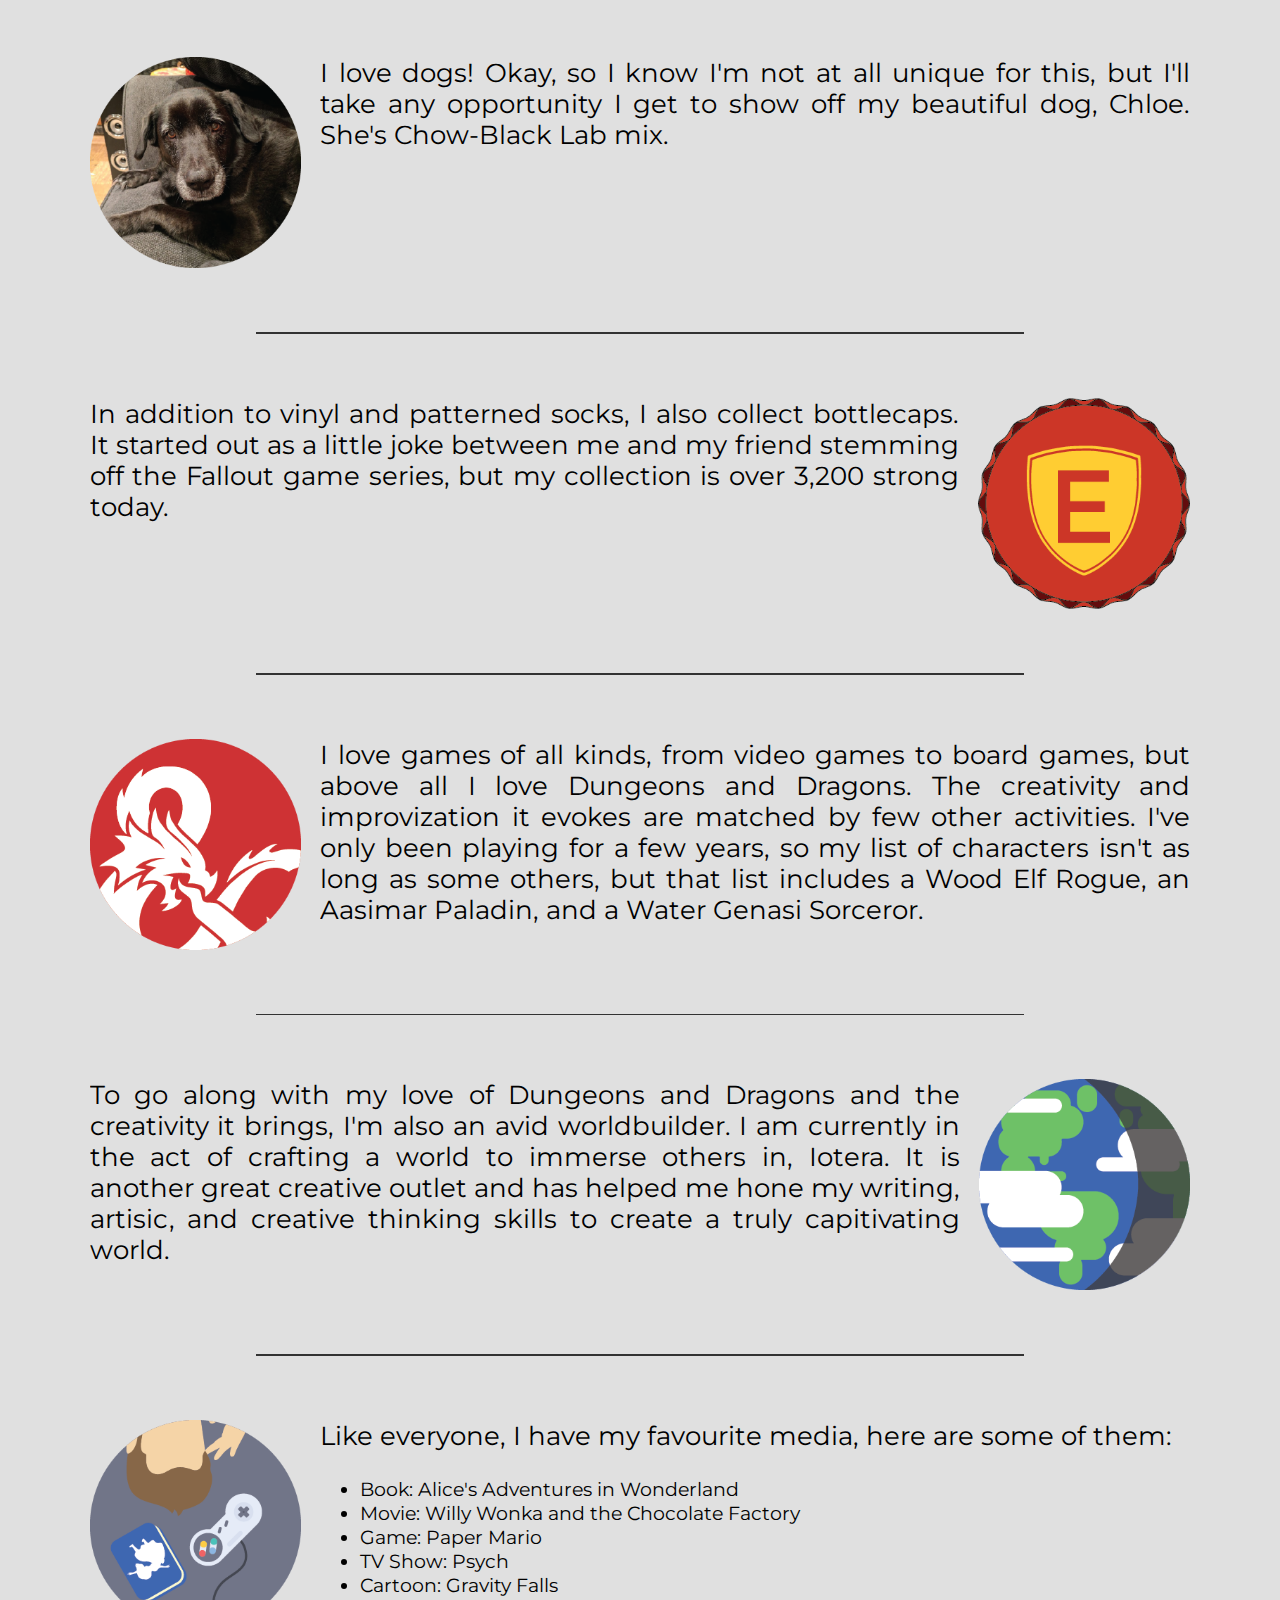
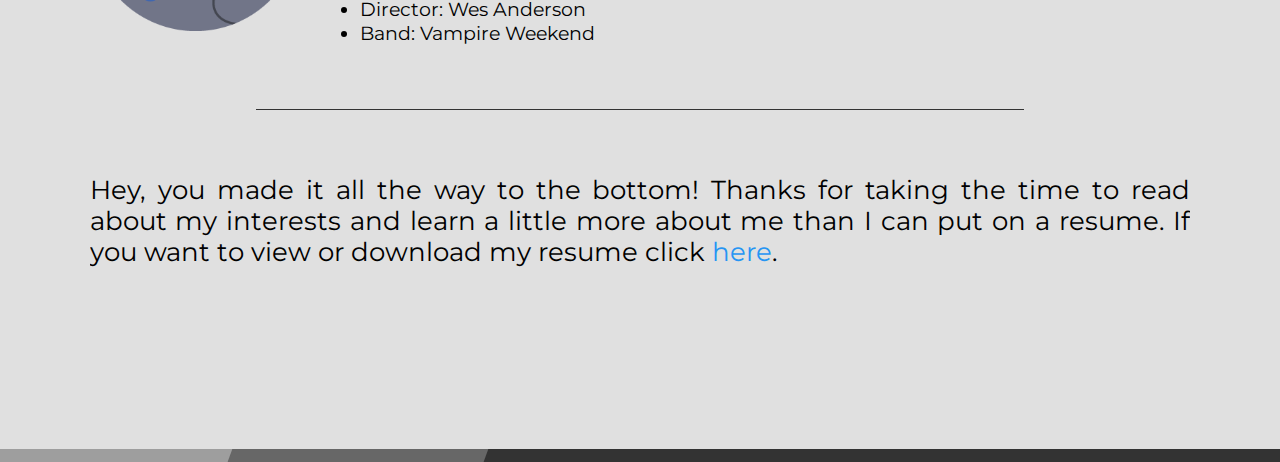
==== commit 29d969d5: "changed some wording" ====
--- a/about.html
+++ b/about.html
@@ -121,7 +121,7 @@
 	<div class="wrap">
     
 		<img class="wrapleft" src="./images/Media.png" alt="">
-    	<p> Like everyone else, I have my favourite of each form of media.</p>
+    	<p> Like everyone, I have my favourite media, here are some of them:</p>
 		<ul class="a">
 			<li>Book: Alice's Adventures in Wonderland</li>
 			<li>Movie: Willy Wonka and the Chocolate Factory</li>
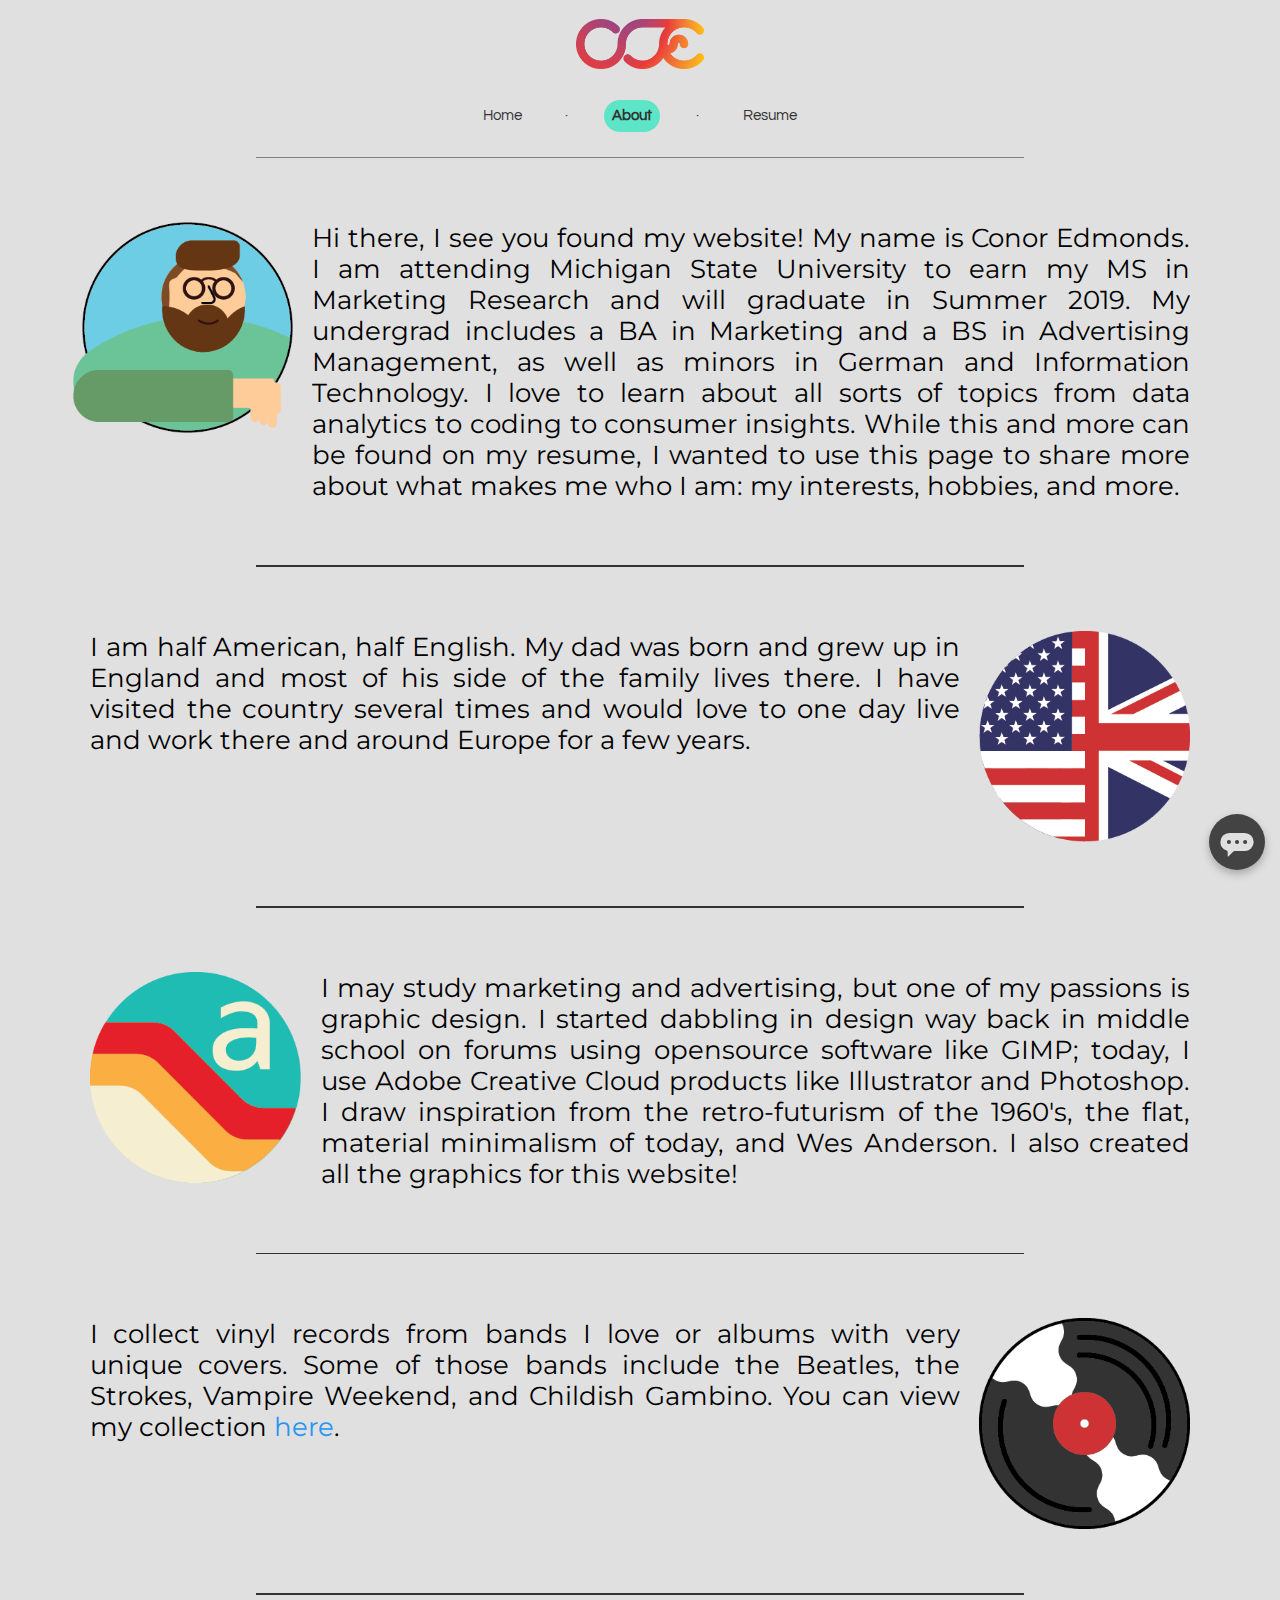
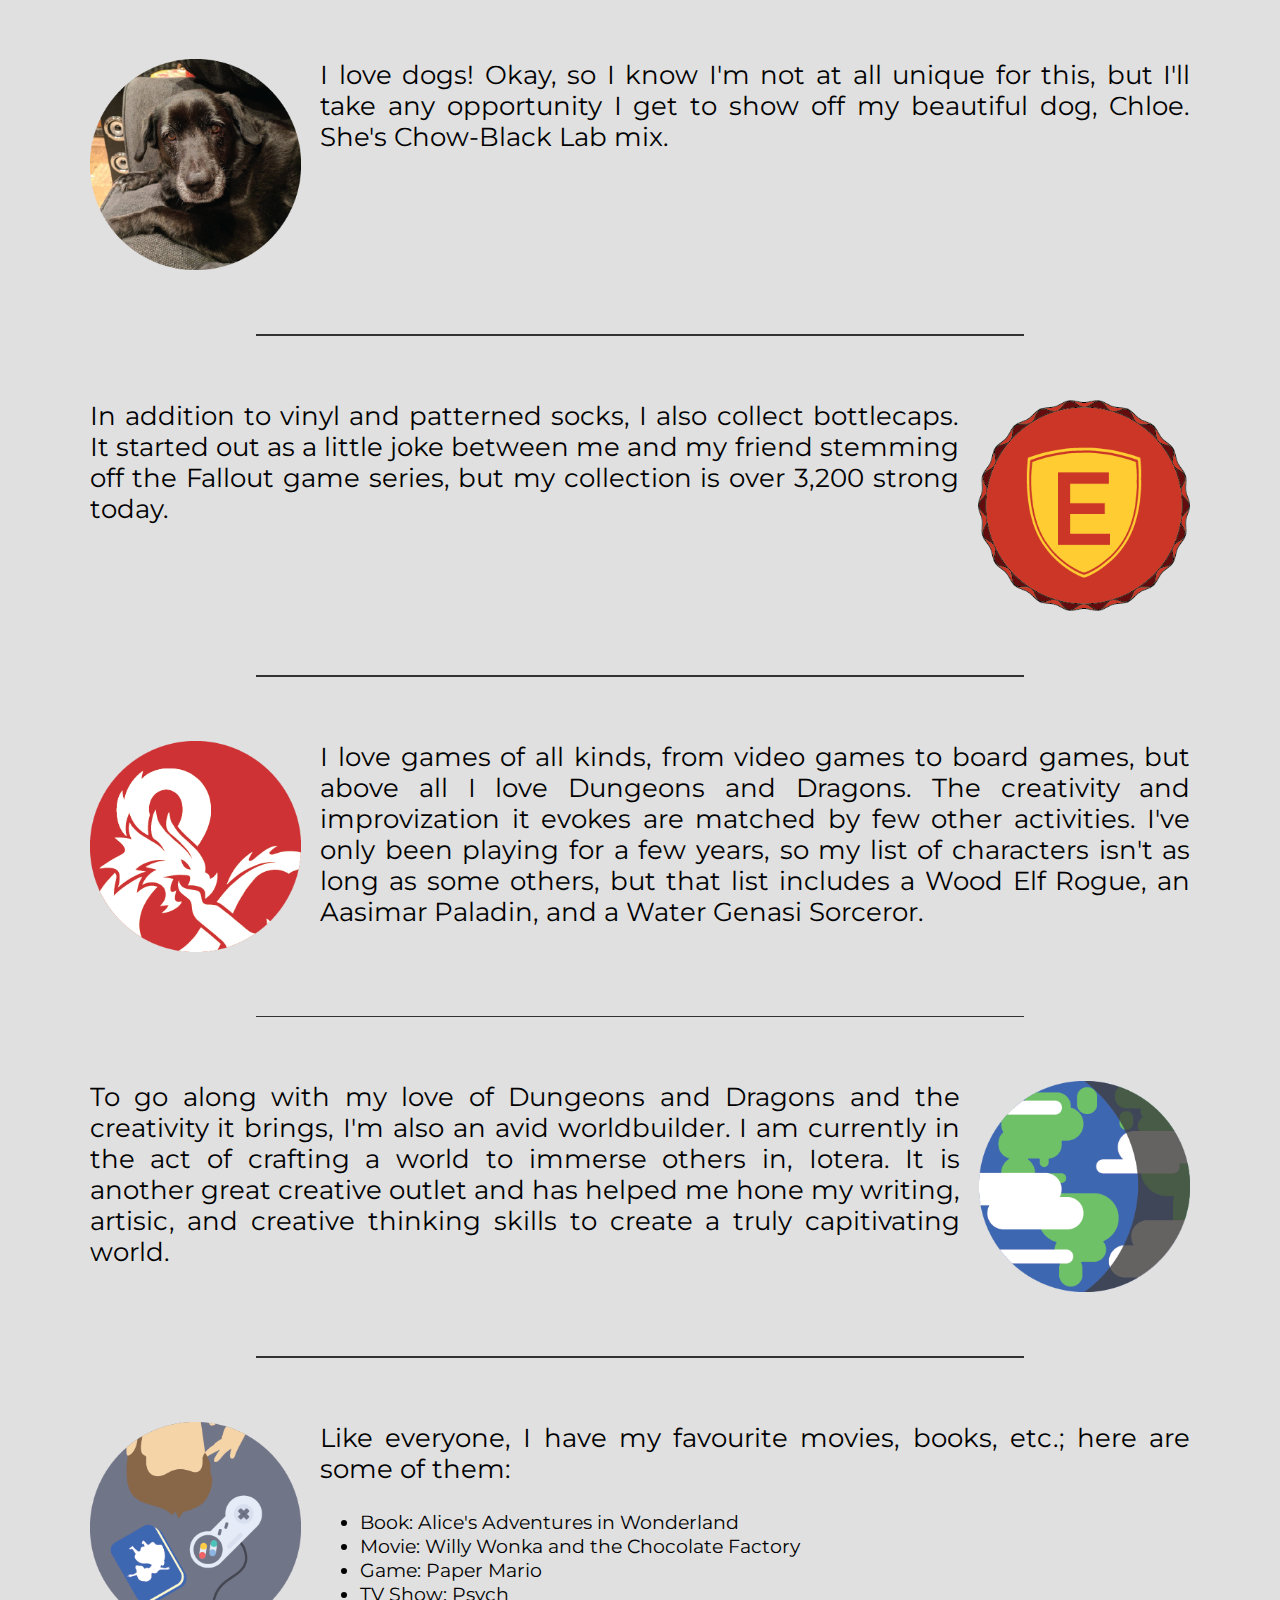
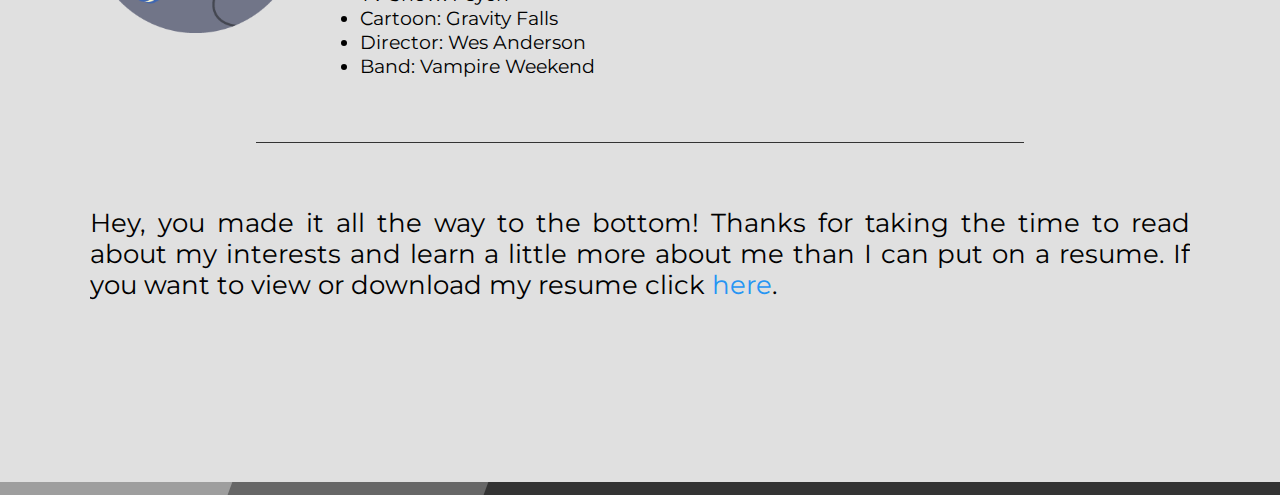
==== commit 61633163: "Update about.html" ====
--- a/about.html
+++ b/about.html
@@ -1,7 +1,7 @@
 <!DOCTYPE html>
 <html lang="en">
 	<head>
-		<!-- Global site tag (gtag.js) - Google Analytics -->
+		<!-- Global site tag (gtag.js) - Google Analytics-->
 		<script async src="https://www.googletagmanager.com/gtag/js?id=UA-64633901-2"></script>
 		<script>
 		window.dataLayer = window.dataLayer || [];
@@ -86,7 +86,7 @@
 	<div class="wrap">
     
 		<img class="wrapright" src="./images/vinyl.png" alt="">
-    	<p>I collect vinyl records from bands I love or albums with very unique covers. Some of those bands include the Beatles, the Strokes, Vampire Weekend, and Childish Gambino.</p>
+    	<p>I collect vinyl records from bands I love or albums with very unique covers. Some of those bands include the Beatles, the Strokes, Vampire Weekend, and Childish Gambino. You can view my collection <a href="https://www.discogs.com/user/conor.j.edmonds/collection?sort_by=artists_sort"> here</a>.</p>
 		
 	</div>
 		<div class="divider"></div>
@@ -121,7 +121,7 @@
 	<div class="wrap">
     
 		<img class="wrapleft" src="./images/Media.png" alt="">
-    	<p> Like everyone, I have my favourite media, here are some of them:</p>
+    	<p> Like everyone, I have my favourite movies, books, etc.; here are some of them:</p>
 		<ul class="a">
 			<li>Book: Alice's Adventures in Wonderland</li>
 			<li>Movie: Willy Wonka and the Chocolate Factory</li>
--- a/ConorBootstrap.css
+++ b/ConorBootstrap.css
@@ -3,4 +3,6 @@
  * Copyright 2011-2018 The Bootstrap Authors
  * Copyright 2011-2018 Twitter, Inc.
  * Licensed under MIT (https://github.com/twbs/bootstrap/blob/master/LICENSE)
- */body{margin:0;background-color:#e0e0e0;overflow:hidden}.header img{width:10vw;display:block;margin-left:auto;margin-right:auto}.scroll{position:relative;overflow-y:scroll}.header{margin:0;padding:1.5vw;font-size:1vw}.header a{font-family:'Questrial',sans-serif;padding:.5vw;margin:0vw 1vw;cursor:pointer;color:#333;text-decoration:none;background-color:transparent}.header a:hover{color:#333;background-color:#4fc3f7;font-weight:bold;border-radius:4%}.header a1{font-family:'Questrial',sans-serif;padding:.5vw;margin:0vw 1vw;cursor:default;color:#333;text-decoration:none;background-color:transparent}.header a.active{background-color:#4fc3f7;color:#333;border-radius:4%;font-weight:bold}.header a.active:hover{color:#fff}.head-line{margin:1vw 20vw;height:.125vw;background-color:#212121;opacity:.5}.containerF{position:absolute;background-color:transparent;bottom:2vw;right:0vw;height:56px;width:100%;max-width:56px;font-family:'Yantramanav',sans-serif}.absolute-center{position:absolute;top:0;left:0;bottom:0;right:0;margin:auto}.floaty{position:fixed;bottom:30px;right:15px;z-index:100}.floaty-list{margin:0;padding:0 0 0 6px;list-style:none;opacity:0;transition:opacity .3s ease-out}.floaty:hover .floaty-list{opacity:1}.floaty-list-item{position:relative;width:40px;height:40px;margin:15px 0;cursor:pointer;background-color:#434343;border-radius:50%;box-shadow:0 4px 8px rgba(0,0,0,.25)}.floaty-list-item a{vertical-align:top;font-size:31px;height:inherit;-webkit-transition:-webkit-transform .5s ease-in-out;-ms-transition:-ms-transform .5s ease-in-out;transition:transform .5s ease-in-out}.floaty-list-item svg{fill:#e0e0e0}.fli-label{position:absolute;top:8px;right:120%;padding:4px 8px;font-size:14px;color:#fff;background-color:#424242;border-radius:2px;opacity:0;white-space:nowrap;pointer-events:none;transition:opacity .2s ease-out}.floaty-list-item:hover .fli-label{opacity:1}.floaty-btn{position:relative;width:56px;height:56px;float:right;cursor:pointer;background-color:#434343;border-radius:50%;box-shadow:0 4px 8px rgba(0,0,0,.25)}.floaty-btn svg{fill:#e0e0e0;-webkit-transition:-webkit-transform .5s ease-in-out;transition:transform .5s ease-in-out}.floaty-btn svg:hover,.floaty-btn:hover{-webkit-transform:rotate(360deg);transform:rotate(360deg)}.floaty-btn:hover .floaty-btn-label{opacity:1;transition:opacity .2s ease-out}.floaty-btn-label{position:absolute;top:14px;right:115%;padding:4px 8px;font-size:14px;color:#fff;background-color:#333;border-radius:2px;opacity:0;pointer-events:none;white-space:nowrap}.foot{width:100%;height:1vw;background-color:#333;position:absolute}.foot-para,.foot-para-small{position:absolute;-webkit-transform:skew(-20deg);-moz-transform:skew(-20deg);-o-transform:skew(-20deg);transform:skew(-20deg);height:1vw;left:-2vw}.foot-para{background:#676767;width:40%}.foot-para-small{background:#9e9e9e;width:20%}.left{float:left;margin-left:1vw;color:white;cursor:default}.bottom{bottom:0}.wrap{margin:0vw 7vw;font-family:"Montserrat";font-size:2vw;min-height:16.5vw}.wrap:first-of-type{margin-top:5vw}.wrap:last-of-type{margin-bottom:5vw}.wrap img{height:16.5vw;width:auto}.wrapleft{float:left;margin-right:1.5vw}.wrapright{float:right;margin-left:1.5vw}.wrap p,ul{text-align:justify;overflow:hidden}.wrap ul.a{font-size:1.5vw;list-style-type:disc}.wrap p a,a{color:#2695f3;text-decoration:none}#left17{margin-left:-17px}.divider{margin:5vw 20vw;height:.125vw;background-color:#333}.flip-container{perspective:1000px}.wrap:hover .flipper,.wrap.hover .flipper{transform:rotateY(180deg)}.flip-container,.front,.back{width:16.5vw;height:16.5vw}.flipper{transition:1s;transform-style:preserve-3d;position:relative}.front,.back{backface-visibility:hidden;position:absolute;top:0;left:0}.front{z-index:2;transform:rotateY(0deg)}.back{transform:rotateY(180deg)}.old{opacity:1}.new{opacity:0}.old,.new{transition:opacity .9s linear;position:absolute;left:26.5vw;right:7vw}.wrap:hover .old{opacity:0}.wrap:hover .new{opacity:1}.skillbox{background:#c6c6c6;column-count:3;column-rule-style:solid;column-rule-width:1px;padding:1.5vw;font-size:1.5vw;text-align:center}.skillbox img{height:7vw}.skillbox h5{margin-top:1vw}.skillbox div{break-inside:avoid-column}.skillbox li:not(:last-child){padding-bottom:1vw;text-align:left}.skillbox div:nth-child(2){margin-top:-1.5vw}.dwnld-btn{padding:.5vw;background:#43a047;font-family:"Montserrat",sans-serif;color:white;bottom:30px;left:15px;position:fixed;z-index:10}.dwnld-btn:hover{cursor:pointer;font-weight:bold}.port{margin:3.3vw 10vw 0 10vw}.portrow{margin-bottom:3vw;display:flex;justify-content:space-between}.portrow img{display:block;top:0;left:0;bottom:0;right:0;margin:auto;height:100%;width:20vw;border-radius:25px}.body-box{width:80vw;margin-top:2.5vw;margin-right:auto;margin-left:auto;overflow:hidden;height:100%;border-radius:25px}.body-box-text{width:50vw;height:100%;position:absolute;font-family:'Heebo',sans-serif;letter-spacing:2px;font-size:1.25vw;background-color:#22232a;padding:1.5vw 3vw;border-radius:25px;text-align:center}.body-box-text h1,h6{color:#fff;padding:2.5vw 2.5vw 0}.body-box-text h6{font-family:"Montserrat",sans-serif}.link{color:#fff;border-bottom:2px solid #5ce6c7;padding-bottom:1px}.link:hover{border-bottom:0;color:#5ce6c7;cursor:pointer}.body-box img{float:right;height:100%;width:30vw;margin-top:-5%;margin-right:-2vh}.clicktochat{color:#fff;font-weight:Light;padding:1vw 3.75vw;background-color:#5ce6c7;border-radius:50px;transition:background-color .2s ease;}.clicktochat:hover{background-color:#1cb794}.socials{height:24px;margin-left:auto;margin-right:auto;margin-top:3vw}.socials svg{fill:#fff;height:100%}.socials svg:hover{fill:#5ce6c7}.socials a{margin-left:auto;margin-right:auto;padding-left:1vw;padding-right:1vw}+ */body{margin:0;background-color:#e0e0e0;overflow:hidden}.header img{width:10vw;display:block;margin-left:auto;margin-right:auto}.scroll{position:relative;overflow-y:scroll}.header{margin:0;padding:1.5vw;font-size:1.15vw}.header a{font-family:'Questrial',sans-serif;padding:.65vw;margin:0vw 1vw;cursor:pointer;color:#333;text-decoration:none;background-color:transparent}.header a:hover{color:#333;background-color:#5ce6c7;font-weight:bold;border-radius:25px}.header a1{font-family:'Questrial',sans-serif;padding:.5vw;margin:0vw 1vw;cursor:default;color:#333;text-decoration:none;background-color:transparent}.header a.active{background-color:#5ce6c7;color:#333;border-radius:25px;font-weight:bold}.header a.active:hover{color:#fff}.head-line{margin:1vw 20vw;height:.125vw;background-color:#212121;opacity:.5}.containerF{position:absolute;background-color:transparent;bottom:2vw;right:0vw;height:56px;width:100%;max-width:56px;font-family:'Yantramanav',sans-serif}.absolute-center{position:absolute;top:0;left:0;bottom:0;right:0;margin:auto}.floaty{position:fixed;bottom:30px;right:15px;z-index:100}.floaty-list{margin:0;padding:0 0 0 6px;list-style:none;opacity:0;transition:opacity .3s ease-out}.floaty:hover .floaty-list{opacity:1}.floaty-list-item{position:relative;width:40px;height:40px;margin:15px 0;cursor:pointer;background-color:#434343;border-radius:50%;box-shadow:0 4px 8px rgba(0,0,0,.25)}.floaty-list-item a{vertical-align:top;font-size:31px;height:inherit;-webkit-transition:-webkit-transform .5s ease-in-out;-ms-transition:-ms-transform .5s ease-in-out;transition:transform .5s ease-in-out}.floaty-list-item svg{fill:#e0e0e0}.fli-label{position:absolute;top:8px;right:120%;padding:4px 8px;font-size:14px;color:#fff;background-color:#424242;border-radius:2px;opacity:0;white-space:nowrap;pointer-events:none;transition:opacity .2s ease-out}.floaty-list-item:hover .fli-label{opacity:1}.floaty-btn{position:relative;width:56px;height:56px;float:right;cursor:pointer;background-color:#434343;border-radius:50%;box-shadow:0 4px 8px rgba(0,0,0,.25)}.floaty-btn svg{fill:#e0e0e0;-webkit-transition:-webkit-transform .5s ease-in-out;transition:transform .5s ease-in-out}.floaty-btn svg:hover,.floaty-btn:hover{-webkit-transform:rotate(360deg);transform:rotate(360deg)}.floaty-btn:hover .floaty-btn-label{opacity:1;transition:opacity .2s ease-out}.floaty-btn-label{position:absolute;top:14px;right:115%;padding:4px 8px;font-size:14px;color:#fff;background-color:#333;border-radius:2px;opacity:0;pointer-events:none;white-space:nowrap}.foot{width:100%;height:1vw;background-color:#333;position:absolute}.foot-para,.foot-para-small{position:absolute;-webkit-transform:skew(-20deg);-moz-transform:skew(-20deg);-o-transform:skew(-20deg);transform:skew(-20deg);height:1vw;left:-2vw}.foot-para{background:#676767;width:40%}.foot-para-small{background:#9e9e9e;width:20%}.left{float:left;margin-left:1vw;color:white;cursor:default}.bottom{bottom:0}.wrap{margin:0vw 7vw;font-family:"Montserrat";font-size:2vw;min-height:16.5vw}.wrap:first-of-type{margin-top:5vw}.wrap:last-of-type{margin-bottom:5vw}.wrap img{height:16.5vw;width:auto}.wrapleft{float:left;margin-right:1.5vw}.wrapright{float:right;margin-left:1.5vw}.wrap p,ul{text-align:justify;overflow:hidden}.wrap ul.a{font-size:1.5vw;list-style-type:disc}.wrap p a,a{color:#2695f3;text-decoration:none}#left17{margin-left:-17px}.divider{margin:5vw 20vw;height:.125vw;background-color:#333}.flip-container{perspective:1000px}.wrap:hover .flipper,.wrap.hover .flipper{transform:rotateY(180deg)}.flip-container,.front,.back{width:16.5vw;height:16.5vw}.flipper{transition:1s;transform-style:preserve-3d;position:relative}.front,.back{backface-visibility:hidden;position:absolute;top:0;left:0}.front{z-index:2;transform:rotateY(0deg)}.back{transform:rotateY(180deg)}.old{opacity:1}.new{opacity:0}.old,.new{transition:opacity .9s linear;position:absolute;left:26.5vw;right:7vw}.wrap:hover .old{opacity:0}.wrap:hover .new{opacity:1}.skillbox{background:#c6c6c6;column-count:3;column-rule-style:solid;column-rule-width:1px;padding:1.5vw;font-size:1.5vw;text-align:center}.skillbox img{height:7vw}.skillbox h5{margin-top:1vw}.skillbox div{break-inside:avoid-column}.skillbox li:not(:last-child){padding-bottom:1vw;text-align:left}.skillbox div:nth-child(2){margin-top:-1.5vw}.dwnld-btn{padding:.5vw;background:#43a047;font-family:"Montserrat",sans-serif;color:white;bottom:30px;left:15px;position:fixed;z-index:10}.dwnld-btn:hover{cursor:pointer;font-weight:bold}.port{margin:3.3vw 10vw 0 10vw}.portrow{margin-bottom:3vw;display:flex;justify-content:space-between}.portrow img{display:block;top:0;left:0;bottom:0;right:0;margin:auto;height:100%;width:20vw;border-radius:25px}.body-box{width:80vw;margin-top:2.5vw;margin-right:auto;margin-left:auto;overflow:hidden;height:100%;border-radius:25px}.body-box-text{width:50vw;height:100%;position:absolute;font-family:'Heebo',sans-serif;letter-spacing:2px;font-size:1.25vw;background-color:#22232a;padding:1.5vw 3vw;border-radius:25px;text-align:center}.body-box-text h1, h5{color:#fff;padding:2.5vw 2.5vw 0}.body-box-text h5{font-family:"Montserrat",sans-serif}.link{color:#fff;border-bottom:2px solid #5ce6c7;padding-bottom:1px}.link:hover{border-bottom:0;color:#5ce6c7;cursor:pointer}.body-box img{float:right;height:100%;width:30vw;margin-top:-5%;margin-right:-2vh}.clicktochat{color:#fff;font-weight:Light;padding:1vw 3.75vw;background-color:#5ce6c7;border-radius:50px;transition:background-color .2s ease;}.clicktochat:hover{background-color:#1cb794}.socials{height:24px;margin-left:auto;margin-right:auto;margin-top:3vw}.socials svg{fill:#fff;height:100%}.socials svg:hover{fill:#5ce6c7}.socials a{margin-left:auto;margin-right:auto;padding-left:1vw;padding-right:1vw}.mob-head{background-color: #5ce6c7; position:absolute; bottom: 0; display:none; width: 100%; height: 50px;}.mob-head text{font-family:'Questrial',sans-serif;font-size: 25px;width:50%;height:100%}.mob-head a{color: #fff;position:absolute; top: 50%;}.left25{left:25%;transform: translateX(-50%) translateY(-50%)}.right25{right:25%;transform: translateX(50%) translateY(-50%)}
+
+@media (max-width:750px){.nomobile{display:none;}.header img{width:40vw; padding:5vw;padding-top:8vw;}.bgmobile{background-color:#22232a;}.body-box-text {position:absolute;left:0;right:0;margin:auto;width:90vw;}.body-box-text h5{font-size: 2.8vw;margin-top: 9vw; margin-bottom: 9vw;}.body-box-text h1{font-size: 4.65vw;margin-top: 4vw}.head-line{background-color:#e0e0e0;}.clicktochat{font-size: 4vw;padding:2vw 4.5vw;}.socials{margin-top:12vw;height:36px}.mobile{display:block;}}